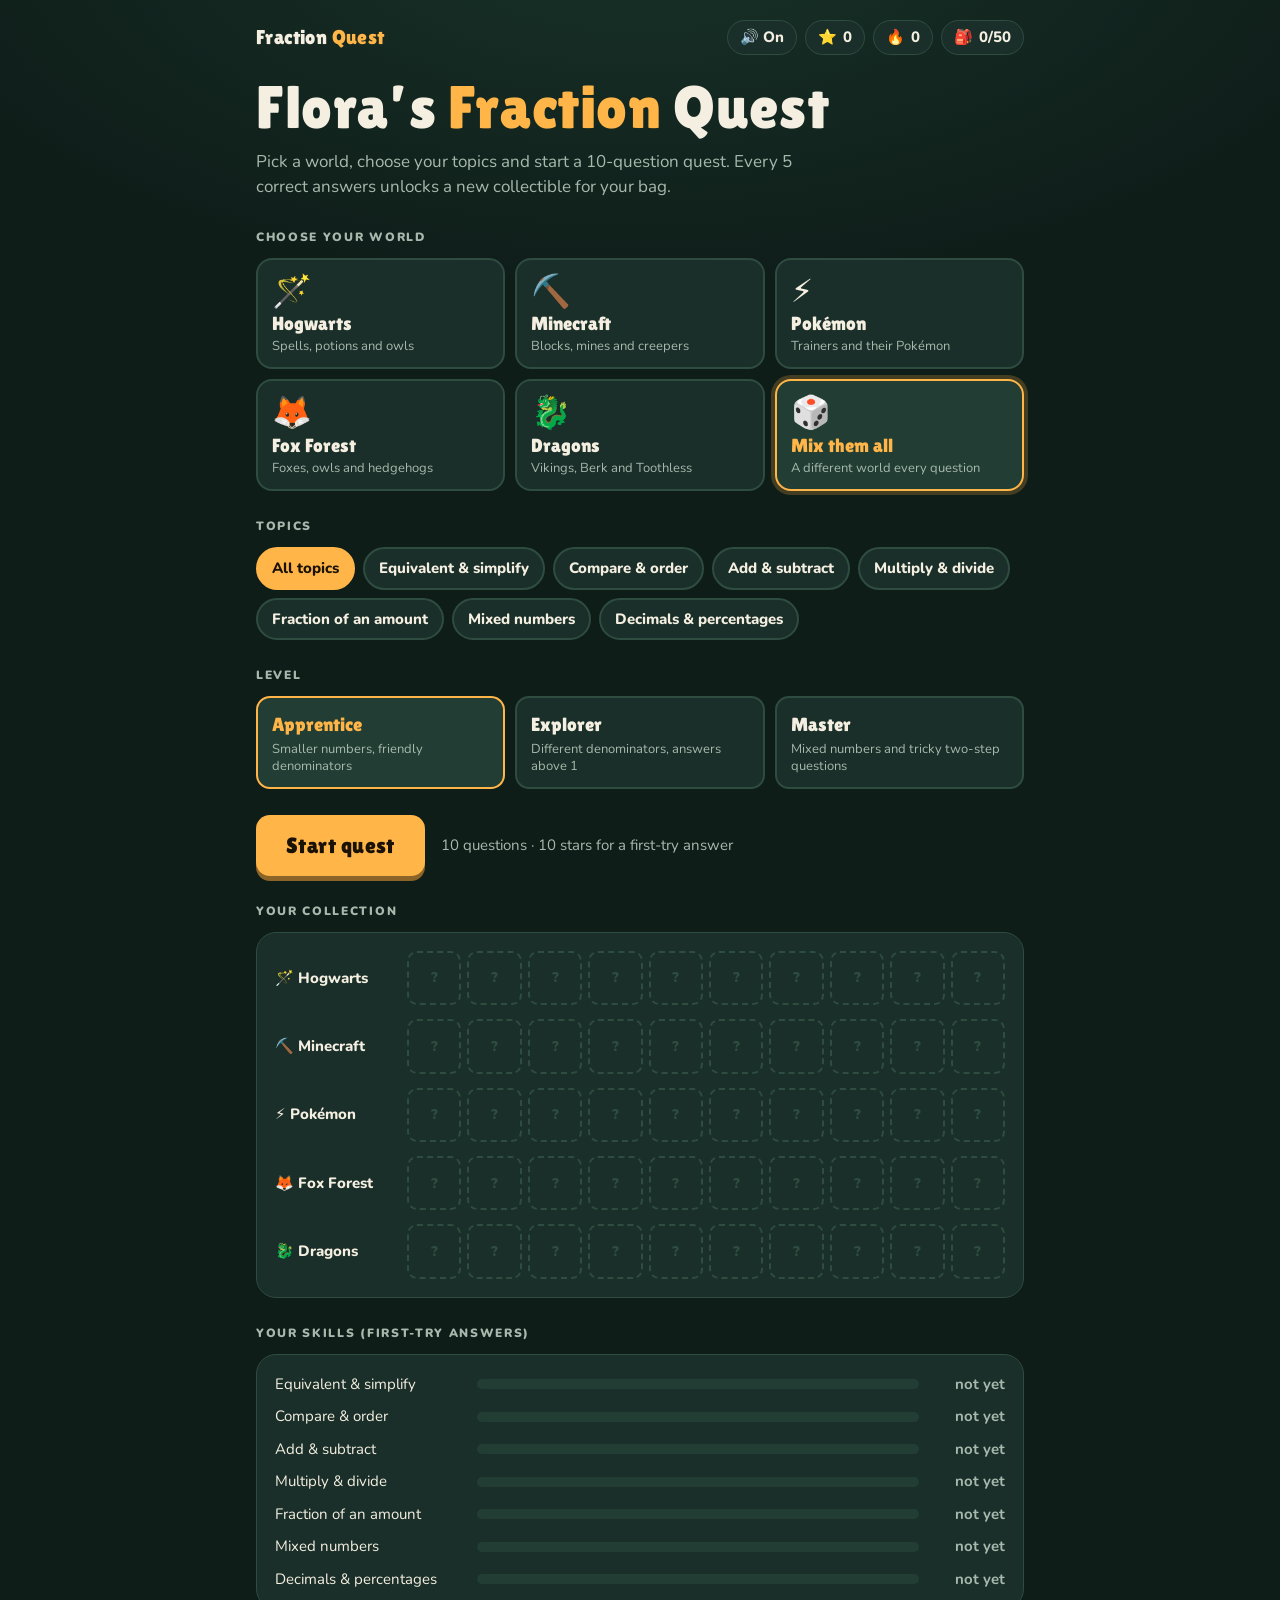
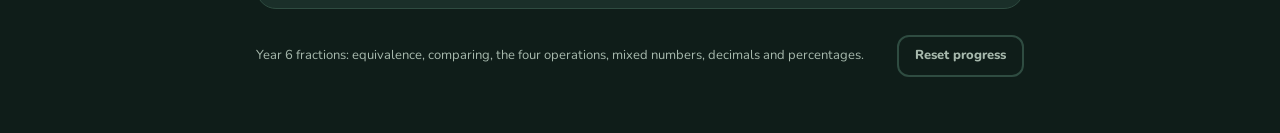
==== docs/index.html @ 5f1dd808 "Flora's Fraction Quest: game, GitHub Pages build and iPad app Co-Authored-By: Claude Opus 5.5 <norep" ====
<!doctype html>
<html lang="en">
<head>
<meta charset="utf-8">
<meta name="viewport" content="width=device-width, initial-scale=1, viewport-fit=cover">
<meta name="apple-mobile-web-app-capable" content="yes">
<meta name="theme-color" content="#0f1d19">
<style>
:root{padding-top:env(safe-area-inset-top,0px);padding-bottom:env(safe-area-inset-bottom,0px)}
body{margin:0}
img{max-width:100%}
html{-webkit-text-size-adjust:100%}
</style>
<title>Flora's Fraction Quest</title>
<link rel="preconnect" href="https://fonts.googleapis.com">
<link rel="preconnect" href="https://fonts.gstatic.com" crossorigin>
<link rel="stylesheet" href="https://fonts.googleapis.com/css2?family=Lilita+One&family=Nunito:wght@500;700;800;900&display=swap">
<style>
/* Layout: one centred column. Home = world picker + topics + level, then the collection shelf.
   Quest = a single question card as the stage. Deliberately one night-forest look (dark), accent shifts per world. */
:root{
  --bg:#0f1d19;
  --bg2:#183229;
  --panel:#1a2f29;
  --panel2:#223d34;
  --line:#2f4c41;
  --ink:#f4efe1;
  --muted:#a7b9ad;
  --accent:#ffb547;
  --accent-ink:#1b1206;
  --good:#86e394;
  --bad:#ff8b7b;
  --f-display:'Lilita One','Arial Rounded MT Bold','Trebuchet MS',system-ui,sans-serif;
  --f-body:'Nunito',ui-rounded,'Segoe UI',system-ui,sans-serif;
  color-scheme:dark;
}
body[data-world="wizard"]{--accent:#e9c45b}
body[data-world="minecraft"]{--accent:#78d353}
body[data-world="pokemon"]{--accent:#ff6a5c}
body[data-world="forest"]{--accent:#ff9447}
body[data-world="dragon"]{--accent:#5cc8d6}

*{box-sizing:border-box}
[hidden]{display:none!important}
html,body{min-height:100%}
body{
  background-color:var(--bg);
  background-image:radial-gradient(1100px 520px at 50% -8%, var(--bg2), transparent 70%);
  background-attachment:fixed;
  color:var(--ink);
  font-family:var(--f-body);
  font-size:17px;
  line-height:1.5;
  transition:background-color .4s;
}
.sky{position:fixed;inset:0;pointer-events:none;z-index:0;overflow:hidden}
.sky i{position:absolute;width:5px;height:5px;border-radius:50%;background:var(--accent);opacity:.0;
  box-shadow:0 0 10px 3px color-mix(in srgb,var(--accent) 60%,transparent);animation:glow 7s ease-in-out infinite}
@keyframes glow{0%,100%{opacity:0;transform:translate(0,0)}40%{opacity:.75}60%{opacity:.55;transform:translate(14px,-18px)}}
@media (prefers-reduced-motion:reduce){.sky i{animation:none;opacity:.35}*{transition:none!important}}

.wrap{position:relative;z-index:1;max-width:800px;margin:0 auto;
  padding-left:max(16px,env(safe-area-inset-left,0px));padding-right:max(16px,env(safe-area-inset-right,0px));padding-block:14px 56px}

/* header */
.top{display:flex;align-items:center;justify-content:space-between;gap:12px;flex-wrap:wrap;padding-block:6px 18px}
.brand{font-family:var(--f-display);font-size:20px;letter-spacing:.02em;color:var(--ink)}
.brand b{color:var(--accent);font-weight:400}
.stats{display:flex;gap:8px;flex-wrap:wrap}
button.pill{color:var(--ink)}
button.pill[aria-pressed="false"]{color:var(--muted)}
.voice-row{display:flex;gap:10px;flex-wrap:wrap;align-items:center}
#voiceSel{font:inherit;font-weight:700;color:var(--ink);background:var(--panel);border:2px solid var(--line);border-radius:12px;padding:9px 12px;max-width:100%;min-width:0}
.voice-note{margin:0;font-size:14px;color:var(--muted);max-width:60ch}
.actions .left{display:flex;gap:8px;flex-wrap:wrap}
.pill{display:inline-flex;align-items:center;gap:6px;padding:5px 12px;border-radius:999px;background:var(--panel);border:1px solid var(--line);
  font-weight:800;font-size:15px;font-variant-numeric:tabular-nums}

/* type */
h1{font-family:var(--f-display);font-weight:400;font-size:clamp(36px,8vw,60px);line-height:1;margin:0;text-wrap:balance;letter-spacing:.01em}
h1 em{font-style:normal;color:var(--accent)}
h2{font-family:var(--f-display);font-weight:400;font-size:24px;margin:0;text-wrap:balance}
.lead{color:var(--muted);max-width:56ch;margin:0;font-size:17px}
.label{font-size:12px;font-weight:900;letter-spacing:.14em;text-transform:uppercase;color:var(--muted);margin:0}

section.view{display:flex;flex-direction:column;gap:26px}
.group{display:flex;flex-direction:column;gap:12px}
.hero{display:flex;flex-direction:column;gap:12px;padding-block:4px 2px}

button{font:inherit;color:inherit;cursor:pointer}
button:focus-visible,input:focus-visible,summary:focus-visible{outline:3px solid var(--accent);outline-offset:2px}

/* worlds */
.worlds{display:grid;grid-template-columns:repeat(3,1fr);gap:10px}
.world{--wa:var(--accent);display:flex;flex-direction:column;align-items:flex-start;gap:4px;text-align:left;padding:14px 14px 13px;border-radius:16px;
  background:var(--panel);border:2px solid var(--line);transition:transform .15s,border-color .15s,background .15s;min-width:0}
.world:hover{transform:translateY(-2px)}
.world[aria-pressed="true"]{border-color:var(--wa);background:var(--panel2);box-shadow:0 0 0 4px color-mix(in srgb,var(--wa) 22%,transparent)}
.we{font-size:32px;line-height:1.1}
.wn{font-family:var(--f-display);font-size:19px;line-height:1.1;color:var(--ink)}
.world[aria-pressed="true"] .wn{color:var(--wa)}
.wd{font-size:13px;color:var(--muted);line-height:1.3}
@media (max-width:640px){
  .worlds{grid-template-columns:1fr 1fr}
}

/* chips + levels */
.chips{display:flex;flex-wrap:wrap;gap:8px}
.chip{padding:8px 14px;border-radius:999px;border:2px solid var(--line);background:var(--panel);font-weight:800;font-size:15px}
.chip[aria-pressed="true"]{background:var(--accent);border-color:var(--accent);color:var(--accent-ink)}
.levels{display:grid;grid-template-columns:repeat(3,1fr);gap:10px}
.lvl{padding:12px 14px;border-radius:14px;border:2px solid var(--line);background:var(--panel);text-align:left;display:flex;flex-direction:column;gap:2px;min-width:0}
.lvl strong{font-family:var(--f-display);font-weight:400;font-size:19px}
.lvl span{font-size:13px;color:var(--muted);line-height:1.3}
.lvl[aria-pressed="true"]{border-color:var(--accent);background:var(--panel2)}
.lvl[aria-pressed="true"] strong{color:var(--accent)}
@media (max-width:520px){.levels{grid-template-columns:1fr}}

.primary{font-family:var(--f-display);font-size:22px;letter-spacing:.02em;padding:14px 30px;border:none;border-radius:14px;
  background:var(--accent);color:var(--accent-ink);box-shadow:0 5px 0 color-mix(in srgb,var(--accent) 55%,#000);transition:transform .08s,box-shadow .08s}
.primary:active{transform:translateY(4px);box-shadow:0 1px 0 color-mix(in srgb,var(--accent) 55%,#000)}
.primary:disabled{opacity:.45;cursor:not-allowed}
.ghost{background:transparent;border:2px solid var(--line);border-radius:12px;padding:9px 16px;font-weight:800;color:var(--muted)}
.ghost:hover{color:var(--ink);border-color:var(--muted)}
.start-row{display:flex;align-items:center;gap:16px;flex-wrap:wrap}
.start-row p{margin:0;color:var(--muted);font-size:15px}

/* shelf */
.shelf{display:flex;flex-direction:column;gap:14px;padding:18px;border-radius:20px;background:var(--panel);border:1px solid var(--line)}
.shelf-row{display:grid;grid-template-columns:120px 1fr;gap:12px;align-items:center}
.shelf-row .sn{font-weight:800;font-size:15px}
.slots{display:grid;grid-template-columns:repeat(10,1fr);gap:6px}
.slot{aspect-ratio:1;max-width:100%;border-radius:10px;display:grid;place-items:center;font-size:clamp(16px,3.4vw,24px);background:var(--panel2)}
.slot.locked{background:transparent;border:2px dashed var(--line);color:var(--line);font-weight:900;font-size:14px}
@media (max-width:560px){.shelf-row{grid-template-columns:1fr;gap:6px}}

.skills{display:flex;flex-direction:column;gap:10px}
.skill{display:grid;grid-template-columns:minmax(0,190px) 1fr 74px;gap:12px;align-items:center;font-size:15px}
.skill .track{height:10px;border-radius:6px;background:var(--panel2);overflow:hidden}
.skill .track i{display:block;height:100%;background:var(--accent);border-radius:6px}
.skill .val{text-align:right;color:var(--muted);font-variant-numeric:tabular-nums;font-weight:700}
.skill .val.warn{color:var(--bad)}
@media (max-width:480px){.skill{grid-template-columns:1fr 64px}.skill .track{grid-column:1/-1;grid-row:2}}
.foot{display:flex;justify-content:space-between;align-items:center;gap:12px;flex-wrap:wrap;color:var(--muted);font-size:13px}

/* quest */
.qtop{display:flex;align-items:center;justify-content:space-between;gap:12px;flex-wrap:wrap}
.dots{display:flex;gap:6px}
.dot{width:14px;height:14px;border-radius:50%;background:var(--panel2);border:2px solid var(--line)}
.dot.cur{border-color:var(--accent);background:transparent;transform:scale(1.2)}
.dot.good{background:var(--good);border-color:var(--good)}
.dot.ok{background:color-mix(in srgb,var(--good) 45%,var(--panel2));border-color:var(--good)}
.dot.bad{background:var(--bad);border-color:var(--bad)}
.card{background:var(--panel);border:1px solid var(--line);border-radius:24px;padding:24px clamp(18px,4vw,32px) 26px;display:flex;flex-direction:column;gap:20px}
.tag{align-self:flex-start;display:inline-flex;gap:8px;align-items:center;padding:6px 12px;border-radius:999px;
  background:color-mix(in srgb,var(--accent) 16%,transparent);color:var(--accent);font-weight:900;font-size:14px}
.qtext{font-size:clamp(19px,3.2vw,23px);font-weight:700;line-height:1.85;margin:0;max-width:60ch}
.display{font-size:clamp(34px,7vw,48px);text-align:center;font-weight:800;padding-block:4px}
.display .eq{margin:0 .25em;color:var(--muted)}
.display .calc-label{display:block;font-size:13px;letter-spacing:.14em;text-transform:uppercase;color:var(--muted);font-weight:900;margin-bottom:6px}

.fr{display:inline-flex;flex-direction:column;align-items:center;vertical-align:middle;line-height:1.08;font-weight:800;margin:0 .12em;font-variant-numeric:tabular-nums}
.fr>span:first-child{border-bottom:.08em solid currentColor;padding:0 .22em .04em}
.fr>span:last-child{padding:.04em .22em 0}
.mx{display:inline-flex;align-items:center;gap:.05em;font-weight:800;vertical-align:middle}

.answer{display:flex;justify-content:center}
.fin{display:flex;align-items:center;gap:12px}
.stack{display:flex;flex-direction:column;align-items:center;gap:8px}
.stack .line{height:5px;width:92px;border-radius:3px;background:var(--ink)}
.inp{background:var(--bg);border:2px solid var(--line);border-radius:12px;color:var(--ink);font:inherit;font-weight:900;text-align:center;
  font-size:28px;width:84px;height:56px;font-variant-numeric:tabular-nums}
.inp:focus{border-color:var(--accent);outline:none;box-shadow:0 0 0 4px color-mix(in srgb,var(--accent) 25%,transparent)}
.inp.whole{width:72px;height:72px;font-size:34px}
.inp.wide{width:160px}
.inp:disabled{opacity:.7}
.fin-hint{font-size:13px;color:var(--muted);text-align:center;margin:8px 0 0}
.nin{display:flex;align-items:center;gap:10px;font-size:28px;font-weight:900}
.choices{display:grid;grid-template-columns:repeat(auto-fit,minmax(140px,1fr));gap:10px;width:100%}
.choice{padding:16px 12px;border-radius:14px;border:2px solid var(--line);background:var(--panel2);font-weight:800;font-size:20px;min-height:64px}
.choice .fr{font-size:26px}
.choice:hover:not(:disabled){border-color:var(--accent)}
.choice.wrong{border-color:var(--bad);opacity:.55;text-decoration:line-through}
.choice.right{border-color:var(--good);background:color-mix(in srgb,var(--good) 18%,var(--panel2))}

.actions{display:flex;justify-content:space-between;align-items:center;gap:12px;flex-wrap:wrap}
.hint{background:var(--panel2);border-radius:16px;padding:14px 18px;font-size:16px;line-height:1.8}
.hint p{margin:0}
.hint .calc{margin-top:6px;font-size:22px}
.bars{display:flex;flex-direction:column;gap:8px;margin-top:10px}
.barrow{display:flex;align-items:center;gap:12px}
.fbar{display:flex;gap:3px;flex:1;max-width:420px}
.fbar i{flex:1;height:22px;border-radius:4px;background:var(--bg);border:1px solid var(--line)}
.fbar i.on{background:var(--accent);border-color:var(--accent)}
.feedback{border-radius:16px;padding:14px 18px;line-height:1.8;font-size:16px}
.feedback p{margin:0}
.feedback.good{background:color-mix(in srgb,var(--good) 14%,transparent);border:1px solid color-mix(in srgb,var(--good) 40%,transparent)}
.feedback.bad{background:color-mix(in srgb,var(--bad) 12%,transparent);border:1px solid color-mix(in srgb,var(--bad) 40%,transparent)}
.feedback.try{background:color-mix(in srgb,var(--accent) 12%,transparent);border:1px solid color-mix(in srgb,var(--accent) 35%,transparent)}
.feedback.info{background:var(--panel2)}
.fb-title{font-weight:900;font-size:18px}
.pts{display:inline-block;margin-left:6px;padding:0 10px;border-radius:999px;background:var(--good);color:#10240f;font-size:14px}
details{margin-top:6px}
summary{cursor:pointer;font-weight:800;color:var(--muted)}

/* end */
.end{align-items:center;text-align:center}
.stars{font-size:64px;letter-spacing:.08em;line-height:1}
.stars .off{color:var(--line)}
.stars .on{color:var(--accent)}
.score{font-family:var(--f-display);font-size:clamp(30px,6vw,44px);margin:0}
.newitems{display:flex;flex-wrap:wrap;gap:12px;justify-content:center}
.newitem{display:flex;flex-direction:column;align-items:center;gap:4px;padding:12px 16px;border-radius:16px;background:var(--panel);border:1px solid var(--line);min-width:110px}
.newitem b{font-size:40px;line-height:1.1}
.newitem span{font-size:14px;font-weight:800}
.row{display:flex;gap:12px;flex-wrap:wrap;justify-content:center}

/* toast */
.toast{position:fixed;inset:0;z-index:20;display:grid;place-items:center;background:color-mix(in srgb,var(--bg) 70%,transparent);
  padding-left:max(16px,env(safe-area-inset-left,0px));padding-right:max(16px,env(safe-area-inset-right,0px))}
.toast-card{background:var(--panel);border:2px solid var(--accent);border-radius:24px;padding:26px 34px;text-align:center;display:flex;flex-direction:column;gap:6px;align-items:center;
  animation:pop .45s cubic-bezier(.2,1.6,.4,1)}
.toast-card b{font-size:76px;line-height:1.1}
.toast-card strong{font-family:var(--f-display);font-weight:400;font-size:26px;color:var(--accent)}
@keyframes pop{from{transform:scale(.5);opacity:0}to{transform:scale(1);opacity:1}}
</style>

</head>
<body>
<div class="sky" id="sky" aria-hidden="true"></div>

<div class="wrap">
  <header class="top">
    <div class="brand">Fraction <b>Quest</b></div>
    <div class="stats">
      <button class="pill" id="sndBtn" aria-pressed="true" title="Read questions aloud">🔊 On</button>
      <span class="pill" title="Stars earned"><span aria-hidden="true">⭐</span><span id="hXp">0</span></span>
      <span class="pill" title="Correct answers in a row"><span aria-hidden="true">🔥</span><span id="hStreak">0</span></span>
      <span class="pill" title="Collection"><span aria-hidden="true">🎒</span><span id="hBag">0/50</span></span>
    </div>
  </header>

  <!-- HOME -->
  <section class="view" id="home">
    <div class="hero">
      <h1>Flora’s <em>Fraction</em> Quest</h1>
      <p class="lead">Pick a world, choose your topics and start a 10-question quest. Every 5 correct answers unlocks a new collectible for your bag.</p>
    </div>

    <div class="group">
      <p class="label">Choose your world</p>
      <div class="worlds" id="worlds"></div>
    </div>

    <div class="group">
      <p class="label">Topics</p>
      <div class="chips" id="topics"></div>
    </div>

    <div class="group">
      <p class="label">Level</p>
      <div class="levels" id="levels"></div>
    </div>

    <div class="group" id="voiceGroup" hidden>
      <p class="label">Reading voice</p>
      <div class="voice-row"><select id="voiceSel" aria-label="Reading voice"></select><button class="ghost" id="voiceTry">▶ Try it</button></div>
      <p class="voice-note" id="voiceNote" hidden>This browser only has basic voices. ★ voices sound much more natural: Chrome has the Google voices, Microsoft Edge has very lifelike “Natural” voices.</p>
    </div>

    <div class="start-row">
      <button class="primary" id="startBtn">Start quest</button>
      <p id="startNote">10 questions · 10 stars for a first-try answer</p>
    </div>

    <div class="group">
      <p class="label">Your collection</p>
      <div class="shelf" id="shelf"></div>
    </div>

    <div class="group">
      <p class="label">Your skills (first-try answers)</p>
      <div class="shelf skills" id="skills"></div>
    </div>

    <div class="foot">
      <span>Year 6 fractions: equivalence, comparing, the four operations, mixed numbers, decimals and percentages.</span>
      <button class="ghost" id="resetBtn">Reset progress</button>
    </div>
  </section>

  <!-- QUEST -->
  <section class="view" id="quest" hidden>
    <div class="qtop">
      <button class="ghost" id="quitBtn">← Home</button>
      <div class="dots" id="dots" aria-label="Progress"></div>
    </div>
    <article class="card">
      <div class="tag" id="tag"></div>
      <p class="qtext" id="qtext"></p>
      <div class="display" id="display"></div>
      <div class="answer" id="answer"></div>
      <div class="hint" id="hint" hidden></div>
      <div class="feedback" id="feedback" hidden></div>
      <div class="actions">
        <div class="left"><button class="ghost" id="readBtn">🔊 Read again</button><button class="ghost" id="hintBtn">💡 Hint</button></div>
        <button class="primary" id="mainBtn">Check</button>
      </div>
    </article>
  </section>

  <!-- END -->
  <section class="view end" id="end" hidden>
    <div class="stars" id="eStars"></div>
    <p class="score" id="eScore"></p>
    <p class="lead" id="eLine"></p>
    <div class="newitems" id="eItems"></div>
    <div class="row">
      <button class="primary" id="againBtn">Play again</button>
      <button class="ghost" id="homeBtn">Home</button>
    </div>
  </section>
</div>

<div class="toast" id="toast" hidden></div>

<script>
(()=>{
/* ---------- helpers ---------- */
const $=s=>document.querySelector(s);
const rnd=Math.random;
const ri=(a,b)=>a+Math.floor(rnd()*(b-a+1));
const pick=a=>a[Math.floor(rnd()*a.length)];
const shuffle=a=>{a=a.slice();for(let i=a.length-1;i>0;i--){const j=Math.floor(rnd()*(i+1));[a[i],a[j]]=[a[j],a[i]];}return a;};
const gcd=(a,b)=>{a=Math.abs(a);b=Math.abs(b);while(b){[a,b]=[b,a%b];}return a;};
const lcm=(a,b)=>a/gcd(a,b)*b;
const simp=(n,d)=>{const g=gcd(n,d)||1;return [n/g,d/g];};
const F=(n,d)=>`<span class="fr"><span>${n}</span><span>${d}</span></span>`;
const M=(w,n,d)=>`<span class="mx">${w}${F(n,d)}</span>`;
function nice(n,d){[n,d]=simp(n,d);if(d===1)return `${n}`;if(n>d)return M(Math.floor(n/d),n%d,d);return F(n,d);}
function niceBoth(n,d){[n,d]=simp(n,d);if(d!==1&&n>d)return `${F(n,d)} = ${M(Math.floor(n/d),n%d,d)}`;return nice(n,d);}
function tail(n,d){const [sn,sd]=simp(n,d);let s='';if(sn!==n)s+=` = ${sd===1?sn:F(sn,sd)}`;if(sd!==1&&sn>sd)s+=` = ${M(Math.floor(sn/sd),sn%sd,sd)}`;return s;}
function properFrac(d){let n;do{n=ri(1,d-1);}while(gcd(n,d)!==1);return [n,d];}
function dens(L){return L===1?[2,3,4,5,6,8,10]:L===2?[2,3,4,5,6,7,8,9,10,12]:[3,4,5,6,7,8,9,10,12,15];}
function bars(list){return `<div class="bars">${list.map(([n,d])=>`<div class="barrow"><div class="fbar">${Array.from({length:d},(_,i)=>`<i class="${i<n?'on':''}"></i>`).join('')}</div>${F(n,d)}</div>`).join('')}</div>`;}
const fmtNum=x=>String(Number(x.toFixed(4)));

/* ---------- worlds ---------- */
const W={
  wizard:{id:'wizard',name:'Hogwarts',emoji:'🪄',accent:'#e9c45b',desc:'Spells, potions and owls',
    chars:['Harry','Hermione','Ron','Luna','Neville','Ginny','Hagrid'],
    items:['Chocolate Frogs','Every Flavour Beans','potion bottles','owl letters','spell books'],
    pie:'a treacle tart',pieS:'tart',liquid:'pumpkin juice',cup:'goblet',path:'The path to Hagrid’s hut',place:'Hogsmeade',
    field:'Herbology plant bed',quiz:'a Potions test',special:'enchanted',map:'the Forbidden Forest',
    cheers:['Brilliant! 10 points to your house!','Spellbinding!','Outstanding wand work!','Even Hermione would be impressed!','Wingardium Leviosa! That answer flew!'],
    collect:[['🦉','Snowy owl'],['🪄','Wand'],['🧹','Broomstick'],['🧪','Potion'],['🐸','Chocolate Frog'],['📜','Secret map'],['🔮','Crystal ball'],['🎩','Sorting Hat'],['🏆','House Cup'],['🐉','Dragon egg']],
    special2:N=>[`There are ${N.N} students in the Great Hall. ${N.f} of them are in Ravenclaw. How many Ravenclaw students are there?`,
                 `Hermione’s spell book has ${N.N} pages. She has read ${N.f} of it. How many pages has she read?`,
                 `Hagrid baked ${N.N} rock cakes. ${N.f} of them were too hard to eat! How many rock cakes were too hard?`]},
  minecraft:{id:'minecraft',name:'Minecraft',emoji:'⛏️',accent:'#78d353',desc:'Blocks, mines and creepers',
    chars:['Steve','Alex','Zuri','Kai','Noor','Efe'],
    items:['diamonds','emeralds','torches','cobblestone blocks','golden apples','arrows'],
    pie:'a cake',pieS:'cake',liquid:'milk',cup:'bucket',path:'The tunnel to the stronghold',place:'the village',
    field:'wheat farm',quiz:'a redstone quiz',special:'enchanted',map:'the Nether',
    cheers:['Achievement unlocked!','You struck diamonds!','Epic crafting!','That answer is enchanted!','Creeper-proof! Great work!'],
    collect:[['💎','Diamond'],['🟩','Emerald'],['⛏️','Pickaxe'],['🍎','Golden apple'],['🧱','Bricks'],['🔥','Blaze rod'],['🐷','Pig'],['🐺','Tamed wolf'],['📦','Chest'],['🗺️','Explorer map']],
    special2:N=>[`A chest holds ${N.N} blocks. ${N.f} of them are cobblestone. How many cobblestone blocks are in the chest?`,
                 `Alex mined ${N.N} ores today. ${N.f} of them were diamonds! How many diamonds did Alex find?`,
                 `A village has ${N.N} villagers. ${N.f} of them are farmers. How many farmers are there?`]},
  pokemon:{id:'pokemon',name:'Pokémon',emoji:'⚡',accent:'#ff6a5c',desc:'Trainers and their Pokémon',
    chars:['Ash','Misty','Brock','Goh','Pikachu','Eevee'],
    items:['Poké Balls','Oran Berries','Potions','trainer cards','badges'],
    pie:'a giant berry pie',pieS:'pie',liquid:'berry juice',cup:'bottle',path:'The route to Cerulean City',place:'the Pokémon Center',
    field:'berry patch',quiz:'a Pokémon trainer quiz',special:'shiny',map:'Viridian Forest',
    cheers:['It’s super effective!','Critical hit!','Your fraction skills evolved!','Pikachu is cheering for you!','A wild correct answer appeared!'],
    collect:[['⚡','Pikachu'],['🔥','Charmander'],['💧','Squirtle'],['🌱','Bulbasaur'],['🦊','Eevee'],['🌙','Umbreon'],['🍃','Leafeon'],['🐉','Dragonite'],['🦆','Psyduck'],['🔴','Master Ball']],
    special2:N=>[`Ash’s team battled ${N.N} wild Pokémon. ${N.f} of them were Water types. How many were Water types?`,
                 `Nurse Joy has ${N.N} Potions. She uses ${N.f} of them today. How many Potions does she use?`,
                 `There are ${N.N} Pokémon in Viridian Forest. ${N.f} of them are Bug types. How many Bug types are there?`]},
  forest:{id:'forest',name:'Fox Forest',emoji:'🦊',accent:'#ff9447',desc:'Foxes, owls and hedgehogs',
    chars:['Fern the fox','Bramble the badger','Hazel the hedgehog','Oakley the owl','Pip the squirrel','Willow the deer'],
    items:['acorns','hazelnuts','blackberries','pine cones','mushrooms'],
    pie:'a blackberry pie',pieS:'pie',liquid:'elderflower juice',cup:'cup',path:'The trail to the old oak',place:'the mossy glade',
    field:'clover patch',quiz:'the Forest School quiz',special:'golden',map:'Bluebell Wood',
    cheers:['Clever as a fox!','The owls hoot with joy!','Hedgehog-high-five!','The whole forest is cheering!','Sharp as a fox’s ears!'],
    collect:[['🦊','Fox'],['🦔','Hedgehog'],['🦡','Badger'],['🦉','Owl'],['🐿️','Squirrel'],['🦌','Deer'],['🐇','Rabbit'],['🐸','Frog'],['🍄','Mushroom'],['🦋','Butterfly']],
    special2:N=>[`Pip the squirrel buried ${N.N} acorns in autumn. In winter Pip found ${N.f} of them again. How many acorns did Pip find?`,
                 `There are ${N.N} trees in Bluebell Wood. ${N.f} of them are oak trees. How many oak trees are there?`,
                 `A family of foxes saw ${N.N} rabbits this week. ${N.f} of them were baby rabbits. How many baby rabbits did they see?`]}
};
W.dragon={id:'dragon',name:'Dragons',emoji:'🐉',accent:'#5cc8d6',desc:'Vikings, Berk and Toothless',
    chars:['Hiccup','Astrid','Fishlegs','Snotlout','Toothless','Stormfly'],
    items:['fish','dragon scales','sheep','shields','Viking helmets'],
    pie:'a Viking honey cake',pieS:'cake',liquid:'yak milk',cup:'mug',path:'The flight path to Dragon’s Edge',place:'Berk',
    field:'sheep pen',quiz:'a Book of Dragons quiz',special:'fireproof',map:'the Hidden World',
    cheers:['Toothless is doing a happy loop!','Dragon-sized brilliant!','That answer is hotter than dragon fire!','Hiccup would be proud!','Night Fury fast!'],
    collect:[['🐉','Night Fury'],['🐲','Baby dragon'],['🥚','Dragon egg'],['🔥','Dragon fire'],['🛡️','Viking shield'],['⛵','Viking ship'],['🐟','Fish snack'],['🐑','Berk sheep'],['🪓','Viking axe'],['📖','Book of Dragons']],
    special2:N=>[`Hiccup caught ${N.N} fish for Toothless. Toothless ate ${N.f} of them in one gulp! How many fish did Toothless eat?`,
                 `There are ${N.N} dragons living on Berk. ${N.f} of them are Gronckles. How many Gronckles are there?`,
                 `In the dragon race, Astrid and Stormfly collected ${N.N} sheep. ${N.f} of them were black sheep. How many black sheep did they collect?`]};
const WORLD_IDS=Object.keys(W);
const TOTAL_ITEMS=WORLD_IDS.reduce((a,id)=>a+W[id].collect.length,0);
const MIX={id:'mix',name:'Mix them all',emoji:'🎲',accent:'#ffb547',desc:'A different world every question'};

const TOPICS=[
  {id:'equiv',name:'Equivalent & simplify',gens:['equivalent','simplify']},
  {id:'compare',name:'Compare & order',gens:['compare','largest']},
  {id:'addsub',name:'Add & subtract',gens:['add','sub']},
  {id:'muldiv',name:'Multiply & divide',gens:['mul','div']},
  {id:'amount',name:'Fraction of an amount',gens:['fracOf']},
  {id:'mixed',name:'Mixed numbers',gens:['toMixed','toImproper']},
  {id:'decimal',name:'Decimals & percentages',gens:['decimal']}
];
const TOPIC=Object.fromEntries(TOPICS.map(t=>[t.id,t]));
const LEVELS=[
  {n:1,name:'Apprentice',desc:'Smaller numbers, friendly denominators'},
  {n:2,name:'Explorer',desc:'Different denominators, answers above 1'},
  {n:3,name:'Master',desc:'Mixed numbers and tricky two-step questions'}
];

const ctx=w=>{const [c1,c2]=shuffle(w.chars);return {c1,c2,item:pick(w.items)};};

/* ---------- question generators ---------- */
const G={};

G.equivalent=(L,w)=>{
  const {c1,item}=ctx(w);
  const [a,b]=properFrac(pick(dens(L)));
  const k=ri(2,[5,8,12][L-1]);
  const top=rnd()<.5;
  return {
    text:pick([
      `${c1} is sorting ${item} into equal groups and writes two equivalent fractions. Find the missing number.`,
      `${c1} says these two fractions are equal. What number is hiding behind the question mark?`,
      `Help ${c1} open the treasure chest at ${w.place}! The secret code is the missing number.`]),
    display:`${F(a,b)}<span class="eq">=</span>${top?F('?',b*k):F(a*k,'?')}`,
    input:'number',answer:top?a*k:b*k,
    hint:top?`What do you multiply ${b} by to get ${b*k}? Do the same to the top number.`:`What do you multiply ${a} by to get ${a*k}? Do the same to the bottom number.`,
    viz:bars([[a,b]]),
    explain:top?`${b} × ${k} = ${b*k}, so multiply the numerator by ${k} too: ${a} × ${k} = <b>${a*k}</b>.`
               :`${a} × ${k} = ${a*k}, so multiply the denominator by ${k} too: ${b} × ${k} = <b>${b*k}</b>.`
  };
};

G.simplify=(L,w)=>{
  const {c1,c2,item}=ctx(w);
  const [a,b]=properFrac(pick(dens(L).filter(d=>d>2)));
  const k=ri(2,[5,8,12][L-1]);const n=a*k,d=b*k;
  return {
    text:pick([
      `Out of ${d} ${item}, ${n} belong to ${c1}. What fraction of the ${item} belong to ${c1}? Write it in its simplest form.`,
      `${c1} has finished ${n} out of ${d} jobs at ${w.place}. Write the fraction finished in its simplest form.`,
      `${c2} wrote ${F(n,d)}. ${c1} says it can be simplified. Write it in its simplest form.`]),
    display:`${F(n,d)}<span class="eq">=</span>?`,
    input:'fraction',answer:{n:a,d:b},simplest:true,
    hint:`Find a number that divides exactly into both ${n} and ${d}. Keep dividing until only 1 goes into both.`,
    viz:d<=24?bars([[n,d]]):'',
    explain:`The highest common factor of ${n} and ${d} is ${k}. ${n} ÷ ${k} = ${a} and ${d} ÷ ${k} = ${b}, so ${F(n,d)} = <b>${F(a,b)}</b>.`
  };
};

G.compare=(L,w)=>{
  const {c1,c2}=ctx(w);
  const f1=properFrac(pick(dens(L)));let f2;
  if(L>1&&rnd()<.15){const k=ri(2,3);f2=[f1[0]*k,f1[1]*k];}
  else{do{f2=properFrac(pick(dens(L)));}while(f2[0]*f1[1]===f1[0]*f2[1]||(L>1&&f2[1]===f1[1]));}
  const v=f1[0]*f2[1]-f2[0]*f1[1];const ans=v>0?0:v<0?1:2;
  const [t,same]=pick([
    [`${c1} drank ${F(...f1)} of a ${w.cup} of ${w.liquid}. ${c2} drank ${F(...f2)} of a ${w.cup} the same size. Who drank more?`,'They drank the same'],
    [`${c1} has explored ${F(...f1)} of ${w.map}. ${c2} has explored ${F(...f2)} of it. Who has explored more?`,'They explored the same'],
    [`${c1} ate ${F(...f1)} of ${w.pie}. ${c2} ate ${F(...f2)} of another ${w.pieS} the same size. Who ate more?`,'They ate the same']]);
  const choices=[c1,c2,same];
  const D=lcm(f1[1],f2[1]);
  return {
    text:t,input:'choice',choices,answer:ans,
    hint:`Give both fractions the same denominator, then compare the numerators. Try ${D} as the denominator.`,
    viz:f1[1]<=24&&f2[1]<=24?bars([f1,f2]):'',
    explain:`With a common denominator of ${D}: ${F(...f1)} = ${F(f1[0]*D/f1[1],D)} and ${F(...f2)} = ${F(f2[0]*D/f2[1],D)}. `+
      (ans===2?`They are equal, so the answer is <b>${same}</b>.`:`${F(Math.max(f1[0]*D/f1[1],f2[0]*D/f2[1]),D)} is bigger, so the answer is <b>${choices[ans]}</b>.`)
  };
};

G.largest=(L,w)=>{
  const {c1}=ctx(w);const big=rnd()<.6;
  const fs=[];let guard=0;
  while(fs.length<4&&guard++<300){const f=properFrac(pick(dens(L)));if(!fs.some(g=>g[0]*f[1]===f[0]*g[1]))fs.push(f);}
  const vals=fs.map(f=>f[0]/f[1]);const target=big?Math.max(...vals):Math.min(...vals);const ans=vals.indexOf(target);
  return {
    text:pick([
      `${c1} wants the ${big?'biggest':'smallest'} slice of ${w.pie}. Which slice should ${c1} choose?`,
      `Four friends at ${w.place} filled their ${w.cup}s with ${w.liquid}. Which ${w.cup} is the ${big?'fullest':'least full'}?`,
      `${c1} is checking four piles of ${pick(w.items)}. Which fraction is the ${big?'largest':'smallest'}?`]),
    input:'choice',choices:fs.map(f=>F(...f)),answer:ans,
    hint:`Turn each fraction into a decimal (top ÷ bottom), or compare each one with ${F(1,2)} first.`,
    explain:`As decimals: ${fs.map(f=>`${F(...f)} ≈ ${(f[0]/f[1]).toFixed(3)}`).join(', ')}. The ${big?'largest':'smallest'} is <b>${F(...fs[ans])}</b>.`
  };
};

function addsub(L,w,op){
  const {c1,c2}=ctx(w);
  let w1=0,w2=0,f1,f2;
  if(L===1){
    const d1=pick([2,3,4,5,6]);const ms=[2,3,4,5,6].filter(m=>d1*m<=12);
    f1=properFrac(d1);f2=properFrac(d1*pick(ms));if(rnd()<.5)[f1,f2]=[f2,f1];
  }else{
    let d1,d2;do{d1=pick(dens(2));d2=pick(dens(2));}while(d1===d2||lcm(d1,d2)>60);
    f1=properFrac(d1);f2=properFrac(d2);
    if(L===3){w1=ri(1,4);w2=ri(0,3);}
  }
  let n1=w1*f1[1]+f1[0],n2=w2*f2[1]+f2[0];
  if(op==='-'){
    const c=n1*f2[1]-n2*f1[1];
    if(c===0)return addsub(L,w,op);
    if(c<0){[w1,w2]=[w2,w1];[f1,f2]=[f2,f1];[n1,n2]=[n2,n1];}
  }
  const D=lcm(f1[1],f2[1]);const a=n1*D/f1[1],b=n2*D/f2[1];const r=op==='+'?a+b:a-b;
  const [sn,sd]=simp(r,D);
  const A=w1?M(w1,f1[0],f1[1]):F(...f1),B=w2?M(w2,f2[0],f2[1]):F(...f2);
  const sym=op==='+'?'+':'−';
  const mixed=w1||w2;
  let opts;
  if(op==='+'){
    opts=[`${c1} walked ${A} km to ${w.place}, then another ${B} km. How many km did ${c1} walk altogether?`,
          `${c1} poured ${A} litres of ${w.liquid} into a jug, then added ${B} litres more. How many litres are in the jug now?`];
    if(!mixed&&r<=D)opts.push(`${c1} ate ${A} of ${w.pie} and ${c2} ate ${B} of it. What fraction of the ${w.pieS} did they eat altogether?`);
  }else{
    opts=[`${w.path} is ${A} km long. ${c1} has walked ${B} km so far. How many km are left?`,
          `${c1} had ${A} litres of ${w.liquid} and used ${B} litres in a recipe. How many litres are left?`];
    if(!mixed)opts.push(`There was ${A} of ${w.pie} left. ${c1} ate ${B} of the whole ${w.pieS}. What fraction of the ${w.pieS} is left now?`);
  }
  let ex='';
  if(mixed)ex+=`Change to improper fractions: ${A} = ${F(n1,f1[1])}${w2?` and ${B} = ${F(n2,f2[1])}`:''}.<br>`;
  if(f1[1]!==D||f2[1]!==D)ex+=`Use a common denominator of ${D}: ${F(n1,f1[1])} = ${F(a,D)} and ${F(n2,f2[1])} = ${F(b,D)}.<br>`;
  ex+=`${F(a,D)} ${sym} ${F(b,D)} = ${F(r,D)}`;
  ex+=tail(r,D);
  ex+='.';
  return {
    text:pick(opts),calc:`${A} ${sym} ${B}`,input:'fraction',answer:{n:sn,d:sd},whole:true,
    hint:mixed?`Turn any mixed numbers into improper fractions first, then find a common denominator (${D} works).`
              :`Find a common denominator first. ${D} works for ${f1[1]} and ${f2[1]}.`,
    explain:ex
  };
}
G.add=(L,w)=>addsub(L,w,'+');
G.sub=(L,w)=>addsub(L,w,'-');

G.mul=(L,w)=>{
  const {c1,c2}=ctx(w);
  if(L>1&&rnd()<.4){
    const n=ri(2,L===2?6:9);const f=properFrac(pick(dens(L)));
    const [sn,sd]=simp(n*f[0],f[1]);
    let ex=`Multiply the numerator by ${n} and keep the denominator: ${n} × ${F(...f)} = ${F(n*f[0],f[1])}`;
    ex+=tail(n*f[0],f[1]);
    return {
      text:pick([
        `${c1} drinks ${F(...f)} of a litre of ${w.liquid} every day. How many litres does ${c1} drink in ${n} days?`,
        `Each ${w.pieS} needs ${F(...f)} of a bag of flour. How many bags of flour does ${c1} need for ${n} ${w.pieS}s?`]),
      calc:`${n} × ${F(...f)}`,input:'fraction',answer:{n:sn,d:sd},whole:true,
      hint:`Multiplying a fraction by a whole number: multiply only the numerator, then simplify.`,
      explain:ex+'.'
    };
  }
  const dm=L===1?[2,3,4,5,6]:L===2?[2,3,4,5,6,8,10]:[3,4,5,6,7,8,9,10,12];
  const f1=properFrac(pick(dm)),f2=properFrac(pick(dm));
  const pn=f1[0]*f2[0],pd=f1[1]*f2[1];const [sn,sd]=simp(pn,pd);
  const t=pick([
    [`${c1} has ${F(...f1)} of ${w.pie} left and gives ${F(...f2)} of that piece to ${c2}. What fraction of the whole ${w.pieS} does ${c2} get?`,`${F(...f2)} × ${F(...f1)}`],
    [`A ${w.field} is ${F(...f1)} m long and ${F(...f2)} m wide. What is its area in square metres?`,`${F(...f1)} × ${F(...f2)}`]]);
  return {
    text:t[0],calc:t[1],input:'fraction',answer:{n:sn,d:sd},
    hint:`“Of” means multiply. Multiply the numerators together and the denominators together.`,
    explain:`Multiply the numerators: ${f1[0]} × ${f2[0]} = ${pn}. Multiply the denominators: ${f1[1]} × ${f2[1]} = ${pd}. So the answer is ${F(pn,pd)}`+(sn!==pn?` = <b>${F(sn,sd)}</b>`:'')+'.'
  };
};

G.div=(L,w)=>{
  const {c1}=ctx(w);
  const f=properFrac(pick(L===1?[2,3,4,5]:L===2?[2,3,4,5,6,8]:[3,4,5,6,7,8,9,10]));
  const n=ri(2,[3,5,6][L-1]);
  const [sn,sd]=simp(f[0],f[1]*n);
  return {
    text:pick([
      `${F(...f)} of ${w.pie} is shared equally between ${n} friends. What fraction of the whole ${w.pieS} does each friend get?`,
      `${c1} has ${F(...f)} of a litre of ${w.liquid} and pours it equally into ${n} bottles. How many litres go into each bottle?`,
      `${c1} still has ${F(...f)} of ${w.map} to explore and splits it equally over ${n} days. What fraction of ${w.map} is explored each day?`]),
    calc:`${F(...f)} ÷ ${n}`,input:'fraction',answer:{n:sn,d:sd},
    hint:`Dividing by ${n} makes each part ${n} times smaller. Keep the numerator and multiply the denominator by ${n}.`,
    explain:`Dividing by ${n} is the same as finding ${F(1,n)} of it: ${F(...f)} ÷ ${n} = ${F(f[0],f[1]*n)}`+(sn!==f[0]?` = <b>${F(sn,sd)}</b>`:'')+'.'
  };
};

G.fracOf=(L,w)=>{
  const {c1,c2,item}=ctx(w);
  const b=pick(L===1?[2,3,4,5,6,8,10]:L===2?[3,4,5,6,7,8,9,10,12]:[5,6,7,8,9,12,15,20]);
  const [a]=properFrac(b);
  const m=ri(...[[2,8],[3,12],[4,20]][L-1]);const N=b*m,X=a*m,f=F(a,b);
  if(L===3&&rnd()<.4){
    return {
      text:pick([
        `${f} of ${c1}’s ${item} is ${X}. How many ${item} does ${c1} have altogether?`,
        `${X} ${item} is ${f} of all the ${item} at ${w.place}. How many ${item} are there altogether?`]),
      input:'number',answer:N,
      hint:`If ${f} is ${X}, first find ${F(1,b)} by dividing ${X} by ${a}. Then multiply by ${b}.`,
      viz:b<=20?bars([[a,b]]):'',
      explain:`${F(1,b)} is ${X} ÷ ${a} = ${m}. The whole is ${b} lots of that: ${m} × ${b} = <b>${N}</b>.`
    };
  }
  const shared=[`${c1} has ${N} ${item} and gives ${f} of them to ${c2}. How many ${item} does ${c2} get?`,
                `${c1} needs ${N} ${item} and has collected ${f} of them so far. How many has ${c1} collected?`];
  return {
    text:pick([...shared,...w.special2({N,f})]),
    calc:`${f} of ${N}`,input:'number',answer:X,
    hint:`First find ${F(1,b)} of ${N} by dividing ${N} by ${b}. Then multiply by ${a}.`,
    viz:b<=20?bars([[a,b]]):'',
    explain:`${N} ÷ ${b} = ${m}, so ${F(1,b)} of ${N} is ${m}. `+(a>1?`Then ${m} × ${a} = <b>${X}</b>.`:`So the answer is <b>${X}</b>.`)
  };
};

function mixedParts(L){const d=pick(dens(L));const wh=ri(1,[3,5,9][L-1]);const [r]=properFrac(d);return {d,wh,r,n:wh*d+r};}
G.toMixed=(L,w)=>{
  const {c1}=ctx(w);const {d,wh,r,n}=mixedParts(L);
  return {
    text:pick([
      `${c1} cut some ${w.pieS}s into ${d} equal slices each. There are ${n} slices, which is ${F(n,d)} of a ${w.pieS}. Write ${F(n,d)} as a mixed number.`,
      `${c1} poured ${F(n,d)} litres of ${w.liquid}. Write this improper fraction as a mixed number.`]),
    display:`${F(n,d)}<span class="eq">=</span>?`,
    input:'fraction',answer:{n,d},form:'mixed',whole:true,
    hint:`How many times does ${d} go into ${n}? That is the whole number. The remainder goes on top.`,
    explain:`${n} ÷ ${d} = ${wh} remainder ${r}, so ${F(n,d)} = <b>${M(wh,r,d)}</b>.`
  };
};
G.toImproper=(L,w)=>{
  const {c1}=ctx(w);const {d,wh,r,n}=mixedParts(L);
  return {
    text:pick([
      `${c1} has ${wh} whole ${wh>1?w.pieS+'s':w.pieS} and ${F(r,d)} of another one. Write ${M(wh,r,d)} as an improper fraction.`,
      `${w.path} is ${M(wh,r,d)} km long. Write this as an improper fraction.`]),
    display:`${M(wh,r,d)}<span class="eq">=</span>?`,
    input:'fraction',answer:{n,d},form:'improper',
    hint:`Multiply the whole number by the denominator (${wh} × ${d}), then add the numerator.`,
    explain:`${wh} × ${d} = ${wh*d}, and ${wh*d} + ${r} = ${n}. So ${M(wh,r,d)} = <b>${F(n,d)}</b>.`
  };
};

G.decimal=(L,w)=>{
  const {c1,item}=ctx(w);
  const d=pick(L===1?[2,4,5,10]:L===2?[2,4,5,10,20,25,50]:[4,5,8,20,25,50,100]);
  const [n]=properFrac(d);const pct=rnd()<.5;
  const base=100%d===0?100:1000;const top=n*base/d;
  const dec=fmtNum(n/d),per=fmtNum(n*100/d);
  const f=F(n,d);
  const story=pick([
    `${c1} got ${f} of the questions right in ${w.quiz}.`,
    `${f} of the ${item} in ${c1}’s bag are ${w.special}.`]);
  return {
    text:story+(pct?` What percentage is that?`:` Write ${f} as a decimal.`),
    input:'number',answer:pct?n*100/d:n/d,unit:pct?'%':'',
    hint:`Make an equivalent fraction with ${base} on the bottom.`+(pct?` Percent means “out of 100”.`:''),
    explain:pct?`${f} = ${F(top,base)} = ${dec} = <b>${per}%</b>.`:`${f} = ${F(top,base)} = <b>${dec}</b>.`
  };
};

/* ---------- read aloud ---------- */
const ORD={2:['half','halves'],3:['third'],4:['quarter'],5:['fifth'],6:['sixth'],7:['seventh'],8:['eighth'],9:['ninth'],10:['tenth'],
  11:['eleventh'],12:['twelfth'],13:['thirteenth'],14:['fourteenth'],15:['fifteenth'],16:['sixteenth'],17:['seventeenth'],18:['eighteenth'],
  19:['nineteenth'],20:['twentieth'],25:['twenty-fifth'],30:['thirtieth'],40:['fortieth'],50:['fiftieth'],100:['hundredth']};
function sayFrac(n,d){
  if(n==='?'||d==='?'||!ORD[d])return `${n==='?'?'what':n} over ${d==='?'?'what':d}`;
  const [one,many]=ORD[d];
  return `${n} ${+n===1?one:(many||one+'s')}`;
}
function spokenText(el){
  const c=el.cloneNode(true);
  c.querySelectorAll('.mx').forEach(m=>{const fr=m.querySelector('.fr');const sp=fr.querySelectorAll('span');
    m.replaceWith(`${m.firstChild.textContent.trim()} and ${sayFrac(sp[0].textContent,+sp[1].textContent||sp[1].textContent)}`);});
  c.querySelectorAll('.fr').forEach(f=>{const sp=f.querySelectorAll('span');const d=sp[1].textContent;
    f.replaceWith(` ${sayFrac(sp[0].textContent,d==='?'?'?':+d)} `);});
  return c.textContent.replace(/×/g,' times ').replace(/÷/g,' divided by ').replace(/−/g,' minus ').replace(/=\s*\?/g,' equals what?')
    .replace(/\?(?=\s|$)/g,'?').replace(/\bkm\b/g,'kilometres').replace(/ m\b/g,' metres').replace(/(\d)\s*%/g,'$1 percent').replace(/\s+/g,' ').trim();
}
const canSpeak='speechSynthesis' in window;
// Best-sounding first. Apple's Eloquence voices (Flo, Eddy, Reed...) and novelty voices sound robotic, so they rank last / are hidden.
const VOICE_RANK=[/(Sonia|Libby|Maisie|Ryan|Thomas|Ava|Emma|Jenny|Aria|Andrew|Brian).*(Natural|Online)/i,/Google UK English Female/i,/Google UK English Male/i,
  /(Premium|Enhanced)/i,/Google US English/i,/^Daniel\b/,/^(Serena|Kate|Stephanie|Martha|Arthur|Oliver)\b/,/^Samantha\b/,/^Moira\b/,/^Karen\b/];
const ROBOTIC=/^(Flo|Eddy|Reed|Rocko|Sandy|Shelley|Grandma|Grandpa)\b/;
const NOVELTY=/^(Albert|Bad News|Bahh|Bells|Boing|Bubbles|Cellos|Wobble|Fred|Good News|Jester|Junior|Kathy|Organ|Superstar|Ralph|Trinoids|Whisper|Zarvox)\b/;
function enVoices(){try{return speechSynthesis.getVoices().filter(v=>/^en[-_]/i.test(v.lang)&&!NOVELTY.test(v.name));}catch(e){return [];}}
function rankOf(v){const i=VOICE_RANK.findIndex(re=>re.test(v.name));return i<0?(ROBOTIC.test(v.name)?99:50):i;}
function sortedVoices(){return enVoices().sort((a,b)=>rankOf(a)-rankOf(b)||(/GB/i.test(b.lang)-/GB/i.test(a.lang)));}
function bestVoice(){
  const vs=sortedVoices();if(!vs.length)return null;
  if(S.voice){const v=vs.find(v=>v.name===S.voice);if(v)return v;}
  return vs[0];
}
/* parts: [{t, pitch, rate}] spoken one after another for a livelier rhythm */
function speakParts(parts,force){
  if(!canSpeak||(S.sound===false&&!force))return;
  try{
    speechSynthesis.cancel();
    const v=bestVoice();
    parts.forEach(p=>{
      if(!p.t)return;
      const u=new SpeechSynthesisUtterance(p.t);
      if(v){u.voice=v;u.lang=v.lang;}else u.lang='en-GB';
      u.rate=p.rate||1;u.pitch=p.pitch||1;u.volume=1;
      speechSynthesis.speak(u);
    });
  }catch(e){}
}
function speak(text,force){speakParts([{t:text}],force);}
const sentences=t=>(t.match(/[^.!?]+[.!?]+|[^.!?]+$/g)||[t]).map(x=>x.trim()).filter(Boolean);
function stopSpeak(){if(canSpeak)try{speechSynthesis.cancel();}catch(e){}}
const LUCK={
  wizard:['Good luck, Flora! Grab your wand and cast your cleverest spell!','You can do it, Flora! Even Dumbledore would bet on you!','Good luck! May the magic of maths be with you, Flora!','Go for it, Flora! Ten points to your house are waiting!'],
  minecraft:['Good luck, Flora! Grab your pickaxe and dig out that answer!','You’ve got this, Flora! Mine it, craft it, solve it!','Good luck! Watch out for creepers, Flora, and go find those diamonds!','Go on, Flora! Build that answer block by block!'],
  pokemon:['Good luck, Flora! I choose you!','You can do it, Flora! Use your super effective brain power!','Go, Flora, go! Time to catch that answer!','Good luck, trainer Flora! Pikachu believes in you!'],
  dragon:['Good luck, Flora! Climb on Toothless and fly to the answer!','You can do it, Flora! Brave as a Viking, clever as a Night Fury!','Good luck! Toothless is waiting for you, Flora. Let’s fly!','Go for it, Flora! Show those dragons what a real dragon trainer can do!'],
  forest:['Good luck, Flora! Be as clever as a fox!','You can do it, Flora! The whole forest is cheering for you!','Good luck! Hedgehog high five, Flora, you’ve got this!','Off you go, Flora! Sniff out that answer like a clever little fox!']
};
const INTRO=['Ooh, question {n}!','Here comes question {n}!','Ready? Question {n}!','Question {n}, let’s go!','Ta-da! Question {n}!'];
const LAST=['Last one! Question ten!','Final question! Make it count!'];
function speakQ(force){
  const q=R&&cur();if(!q)return;
  const n=R.i+1;
  const intro=n===10?pick(LAST):pick(INTRO).replace('{n}',n);
  speakParts([{t:intro,pitch:1.08,rate:1.05},{t:spokenText($('#qtext')),pitch:1,rate:.98},{t:pick(LUCK[q.world]),pitch:1.1,rate:1.05}],force);
}
if(canSpeak)try{speechSynthesis.getVoices();speechSynthesis.onvoiceschanged=()=>{};}catch(e){}

/* ---------- state ---------- */
const STORE='flora-fraction-quest-v1';
const ALL_TOPICS=TOPICS.map(t=>t.id);
let saved=null;try{saved=JSON.parse(localStorage.getItem(STORE));}catch(e){}
const S=Object.assign({xp:0,streak:0,best:0,charge:0,owned:{},stats:{},world:'mix',topics:ALL_TOPICS.slice(),level:1},saved||{});
S.topics=S.topics.filter(t=>TOPIC[t]);if(!S.topics.length)S.topics=ALL_TOPICS.slice();
if(!S.voiceV2){S.voice=null;S.voiceV2=1;}
const save=()=>{try{localStorage.setItem(STORE,JSON.stringify(S));}catch(e){}};
let R=null;

/* ---------- views ---------- */
const views=['home','quest','end'];
function show(id){views.forEach(v=>$('#'+v).hidden=v!==id);window.scrollTo(0,0);}
const ownedCount=()=>Object.keys(S.owned).length;
function updateHeader(){
  const sb=$('#sndBtn');sb.setAttribute('aria-pressed',S.sound!==false);sb.textContent=S.sound!==false?'🔊 On':'🔇 Off';sb.hidden=!canSpeak;$('#readBtn').hidden=!canSpeak;
  $('#hXp').textContent=S.xp;$('#hStreak').textContent=S.streak;$('#hBag').textContent=`${ownedCount()}/${TOTAL_ITEMS}`;
}
function renderHome(){
  document.body.dataset.world=S.world==='mix'?'':S.world;
  $('#worlds').innerHTML=[...WORLD_IDS,'mix'].map(id=>{const w=id==='mix'?MIX:W[id];
    return `<button class="world" data-id="${id}" aria-pressed="${S.world===id}" style="--wa:${w.accent}"><span class="we" aria-hidden="true">${w.emoji}</span><span class="wn">${w.name}</span><span class="wd">${w.desc}</span></button>`;}).join('');
  $('#topics').innerHTML=`<button class="chip" data-t="all" aria-pressed="${S.topics.length===TOPICS.length}">All topics</button>`+
    TOPICS.map(t=>`<button class="chip" data-t="${t.id}" aria-pressed="${S.topics.includes(t.id)&&S.topics.length!==TOPICS.length}">${t.name}</button>`).join('');
  $('#levels').innerHTML=LEVELS.map(l=>`<button class="lvl" data-l="${l.n}" aria-pressed="${S.level===l.n}"><strong>${l.name}</strong><span>${l.desc}</span></button>`).join('');
  $('#shelf').innerHTML=WORLD_IDS.map(id=>{const w=W[id];
    return `<div class="shelf-row"><span class="sn">${w.emoji} ${w.name}</span><div class="slots">${w.collect.map((c,i)=>S.owned[id+':'+i]?`<span class="slot" title="${c[1]}">${c[0]}</span>`:`<span class="slot locked" title="Locked">?</span>`).join('')}</div></div>`;}).join('');
  $('#skills').innerHTML=TOPICS.map(t=>{const s=S.stats[t.id];const pct=s&&s.t?Math.round(100*s.r/s.t):null;
    const warn=pct!==null&&s.t>=5&&pct<60;
    return `<div class="skill"><span>${t.name}</span><span class="track"><i style="width:${pct||0}%"></i></span><span class="val${warn?' warn':''}">${pct===null?'not yet':pct+'%'}${s&&s.t?` <small>(${s.t})</small>`:''}</span></div>`;}).join('');
  updateHeader();
}

$('#worlds').addEventListener('click',e=>{const b=e.target.closest('.world');if(!b)return;S.world=b.dataset.id;save();renderHome();});
$('#topics').addEventListener('click',e=>{const b=e.target.closest('.chip');if(!b)return;const t=b.dataset.t;
  if(t==='all')S.topics=ALL_TOPICS.slice();
  else if(S.topics.length===TOPICS.length)S.topics=[t];
  else if(S.topics.includes(t)){S.topics=S.topics.filter(x=>x!==t);if(!S.topics.length)S.topics=ALL_TOPICS.slice();}
  else S.topics.push(t);
  save();renderHome();});
$('#levels').addEventListener('click',e=>{const b=e.target.closest('.lvl');if(!b)return;S.level=+b.dataset.l;save();renderHome();});
let resetArmed=0;
$('#resetBtn').addEventListener('click',()=>{
  const btn=$('#resetBtn');
  if(Date.now()-resetArmed<4000){Object.assign(S,{xp:0,streak:0,best:0,charge:0,owned:{},stats:{}});save();renderHome();btn.textContent='Progress reset';resetArmed=0;setTimeout(()=>btn.textContent='Reset progress',2000);return;}
  resetArmed=Date.now();btn.textContent='Tap again to reset everything';setTimeout(()=>{if(Date.now()-resetArmed>=3900)btn.textContent='Reset progress';},4000);
});

/* ---------- quest ---------- */
function startRound(){
  const topics=shuffle(S.topics);const plan=[];
  for(let i=0;i<10;i++){const t=TOPIC[topics[i%topics.length]];plan.push([t.id,pick(t.gens)]);}
  R={qs:shuffle(plan).map(([tid,g])=>{const wid=S.world==='mix'?pick(WORLD_IDS):S.world;const q=G[g](S.level,W[wid]);q.topic=tid;q.world=wid;return q;}),
     i:0,res:[],pts:0,firstTry:0,correct:0,newItems:[]};
  show('quest');renderQ();
}
const cur=()=>R.qs[R.i];
function renderDots(){$('#dots').innerHTML=R.qs.map((_,i)=>`<span class="dot ${R.res[i]||(i===R.i?'cur':'')}"></span>`).join('');}
function buildInput(q){
  if(q.input==='choice')return `<div class="choices">${q.choices.map((c,i)=>`<button class="choice" data-i="${i}">${c}</button>`).join('')}</div>`;
  if(q.input==='number')return `<div class="nin"><input class="inp wide" id="in-x" inputmode="decimal" autocomplete="off" aria-label="Your answer">${q.unit?`<span>${q.unit}</span>`:''}</div>`;
  return `<div><div class="fin">${q.whole?`<input class="inp whole" id="in-w" inputmode="numeric" autocomplete="off" aria-label="Whole number">`:''}
    <div class="stack"><input class="inp" id="in-n" inputmode="numeric" autocomplete="off" aria-label="Numerator (top)"><span class="line"></span><input class="inp" id="in-d" inputmode="numeric" autocomplete="off" aria-label="Denominator (bottom)"></div></div>
    ${q.whole?`<p class="fin-hint">Left box: whole number (leave it empty if there isn’t one)</p>`:''}</div>`;
}
function renderQ(){
  const q=cur();R.att=0;R.done=false;R.hinted=false;
  document.body.dataset.world=q.world;
  $('#tag').innerHTML=`<span aria-hidden="true">${W[q.world].emoji}</span> ${W[q.world].name} · ${TOPIC[q.topic].name}`;
  $('#qtext').innerHTML=q.text;
  const disp=q.display||(S.level===1&&q.calc?`<span class="calc-label">Work out</span>${q.calc} = ?`:'');
  $('#display').innerHTML=disp;$('#display').hidden=!disp;
  $('#answer').innerHTML=buildInput(q);
  $('#hint').hidden=true;$('#feedback').hidden=true;
  $('#hintBtn').hidden=false;
  const mb=$('#mainBtn');mb.textContent='Check';mb.hidden=q.input==='choice';
  renderDots();
  const first=$('#answer input');if(first)setTimeout(()=>first.focus({preventScroll:true}),30);
  speakQ();
}
function showHint(){
  const q=cur();if(R.hinted)return;R.hinted=true;
  const calcShown=q.display||S.level===1;
  $('#hint').innerHTML=`<p>💡 ${q.hint}</p>${q.calc&&!calcShown?`<p class="calc">${q.calc}</p>`:''}${q.viz||''}`;
  $('#hint').hidden=false;$('#hintBtn').hidden=true;
}
function say(kind,html){const fb=$('#feedback');fb.className='feedback '+kind;fb.innerHTML=html;fb.hidden=false;}
function readFrac(){
  const g=id=>{const el=document.getElementById(id);return el?el.value.trim():'';};
  const ws=g('in-w'),ns=g('in-n'),ds=g('in-d');
  if(!ws&&!ns&&!ds)return {err:'Fill in your answer first.'};
  const ok=s=>!s||/^\d+$/.test(s);
  if(!ok(ws)||!ok(ns)||!ok(ds))return {err:'Use whole numbers in each box.'};
  if(ns&&!ds)return {err:'Fill in the bottom number (the denominator) too.'};
  if(ds&&!ns)return {err:'Fill in the top number (the numerator) too.'};
  const d=ds?+ds:1,n=ns?+ns:0,w=ws?+ws:0;
  if(d===0)return {err:'The denominator can’t be 0.'};
  return {w,n,d};
}
function grade(q,resp){
  if(q.input==='choice')return {correct:resp===q.answer};
  if(q.input==='number')return {correct:Math.abs(resp-q.answer)<1e-6};
  const {w,n,d}=resp;const tn=w*d+n;const A=q.answer;
  if(tn*A.d!==A.n*d)return {correct:false};
  if(q.form==='mixed'&&!(w>0&&n>0&&n<d))return {correct:false,note:'That’s the right amount, but it needs to be a mixed number (a whole number and a fraction).'};
  if(q.form==='improper'&&w>0)return {correct:false,note:'That’s the right amount, but write it as one improper fraction with no whole number.'};
  const simplest=(n===0||gcd(n,d)===1)&&(w===0||n<d);
  if(q.simplest&&!simplest)return {correct:false,note:'That’s equal, but it can be simplified more.'};
  if(!simplest)return {correct:true,tip:`Tip: the simplest way to write it is ${nice(tn,d)}.`};
  return {correct:true};
}
function ansHTML(q){
  if(q.input==='choice')return q.choices[q.answer];
  if(q.input==='number')return `${fmtNum(q.answer)}${q.unit||''}`;
  return q.form==='improper'?F(q.answer.n,q.answer.d):nice(q.answer.n,q.answer.d);
}
function record(q,ok){const s=S.stats[q.topic]||(S.stats[q.topic]={r:0,t:0});s.t++;if(ok)s.r++;}
function lockInputs(){document.querySelectorAll('#answer input,#answer .choice').forEach(el=>el.disabled=true);}
function finish(kind,html){
  const q=cur();R.done=true;say(kind,html);lockInputs();
  if(q.input==='choice')document.querySelector(`.choice[data-i="${q.answer}"]`).classList.add('right');
  $('#hintBtn').hidden=true;
  const mb=$('#mainBtn');mb.hidden=false;mb.textContent=R.i===R.qs.length-1?'See results':'Next question';
  renderDots();setTimeout(()=>mb.focus({preventScroll:true}),30);
}
function handle(r,choiceBtn){
  const q=cur();
  if(r.correct){
    const pts=R.att===0?10:5;R.pts+=pts;R.correct++;if(R.att===0)R.firstTry++;
    S.xp+=pts;S.streak++;S.best=Math.max(S.best,S.streak);S.charge++;
    record(q,R.att===0);R.res[R.i]=R.att===0?'good':'ok';
    finish('good',`<p class="fb-title">${pick(W[q.world].cheers)}<span class="pts">+${pts} ⭐</span></p>${r.tip?`<p>${r.tip}</p>`:''}<details><summary>How it works</summary><p>${q.explain}</p></details>`);
    if(S.charge%5===0)award(q.world);
  }else{
    R.att++;
    if(choiceBtn){choiceBtn.classList.add('wrong');choiceBtn.disabled=true;}
    if(R.att<2){
      say('try',`<p class="fb-title">${r.note||'Not quite.'} Have another go!</p>`);showHint();
      const first=$('#answer input');if(first)first.focus({preventScroll:true});
    }else{
      S.streak=0;record(q,false);R.res[R.i]='bad';
      finish('bad',`<p class="fb-title">The answer is ${ansHTML(q)}</p><p>${q.explain}</p>`);
    }
  }
  save();updateHeader();
}
function check(){
  const q=cur();
  if(q.input==='number'){
    const raw=$('#in-x').value.trim().replace(',','.').replace('%','').trim();
    if(raw===''||isNaN(+raw))return say('info','<p>Type a number first.</p>');
    return handle(grade(q,+raw));
  }
  const r=readFrac();if(r.err)return say('info',`<p>${r.err}</p>`);
  handle(grade(q,r));
}
function next(){R.i++;if(R.i>=R.qs.length)endRound();else renderQ();}
$('#mainBtn').addEventListener('click',()=>{if(!R)return;if(R.done)next();else check();});
$('#hintBtn').addEventListener('click',showHint);
$('#answer').addEventListener('click',e=>{const b=e.target.closest('.choice');if(!b||R.done||b.disabled)return;handle(grade(cur(),+b.dataset.i),b);});
$('#answer').addEventListener('keydown',e=>{if(e.key==='Enter'&&!R.done){e.preventDefault();check();}});
$('#readBtn').addEventListener('click',()=>speakQ(true));
function fillVoices(){
  const sel=$('#voiceSel');if(!sel)return;const vs=enVoices();
  $('#voiceGroup').hidden=!canSpeak||!vs.length;
  const cur=bestVoice();
  $('#voiceNote').hidden=vs.some(v=>rankOf(v)<=4);
  const good=v=>rankOf(v)<=4;
  sel.innerHTML=sortedVoices().map(v=>`<option value="${v.name.replace(/"/g,'&quot;')}"${cur&&v.name===cur.name?' selected':''}>${good(v)?'★ ':''}${v.name.replace(/\s*\(.*\)$/,'')} · ${v.lang}</option>`).join('');
}
if(canSpeak){try{speechSynthesis.addEventListener('voiceschanged',fillVoices);}catch(e){}setTimeout(fillVoices,300);}
$('#voiceSel').addEventListener('change',e=>{S.voice=e.target.value;save();speakParts([{t:'Hi Flora! This is my voice. Shall we do some fractions?',pitch:1.05}],true);});
$('#voiceTry').addEventListener('click',()=>speakParts([{t:'Hi Flora! Ready for an adventure? Let’s smash some fractions!',pitch:1.05}],true));
$('#sndBtn').addEventListener('click',()=>{S.sound=S.sound===false;if(!S.sound)stopSpeak();else if(R&&!$('#quest').hidden)speakQ();save();updateHeader();});
$('#quitBtn').addEventListener('click',()=>{stopSpeak();R=null;renderHome();show('home');});

function award(wid){
  let w=W[wid];let free=w.collect.map((_,i)=>i).filter(i=>!S.owned[wid+':'+i]);
  if(!free.length){const other=WORLD_IDS.find(id=>W[id].collect.some((_,i)=>!S.owned[id+':'+i]));if(!other)return;wid=other;w=W[wid];free=w.collect.map((_,i)=>i).filter(i=>!S.owned[wid+':'+i]);}
  const i=pick(free);S.owned[wid+':'+i]=1;const [em,name]=w.collect[i];R.newItems.push([em,name]);save();
  const t=$('#toast');
  t.innerHTML=`<div class="toast-card"><b>${em}</b><strong>New for your bag!</strong><span>${name} · ${w.name}</span></div>`;
  t.hidden=false;clearTimeout(award.tm);award.tm=setTimeout(()=>t.hidden=true,2600);
}
$('#toast').addEventListener('click',()=>$('#toast').hidden=true);

function endRound(){
  stopSpeak();
  const stars=R.pts>=90?3:R.pts>=65?2:R.pts>=35?1:0;
  $('#eStars').innerHTML=[0,1,2].map(i=>`<span class="${i<stars?'on':'off'}">★</span>`).join('');
  $('#eScore').textContent=`${R.correct} out of 10 correct`;
  const lines=['Keep practising, every quest makes you stronger!','Nice work! You’re getting the hang of it.','Great quest! Nearly perfect.','Perfect quest! You are a fraction champion!'];
  $('#eLine').textContent=`${R.firstTry} right first time · +${R.pts} stars. ${lines[stars]}`;
  $('#eItems').innerHTML=R.newItems.map(([e,n])=>`<div class="newitem"><b>${e}</b><span>${n}</span></div>`).join('');
  show('end');
}
$('#againBtn').addEventListener('click',startRound);
$('#homeBtn').addEventListener('click',()=>{R=null;renderHome();show('home');});
$('#startBtn').addEventListener('click',startRound);

/* ---------- fireflies ---------- */
const sky=$('#sky');
for(let i=0;i<16;i++){const f=document.createElement('i');f.style.left=ri(2,98)+'%';f.style.top=ri(4,96)+'%';f.style.animationDelay=(rnd()*7).toFixed(2)+'s';f.style.animationDuration=(6+rnd()*5).toFixed(2)+'s';sky.appendChild(f);}

renderHome();
window.__fq={G,W,grade,spokenText}; // for testing
})();
</script>

</body>
</html>
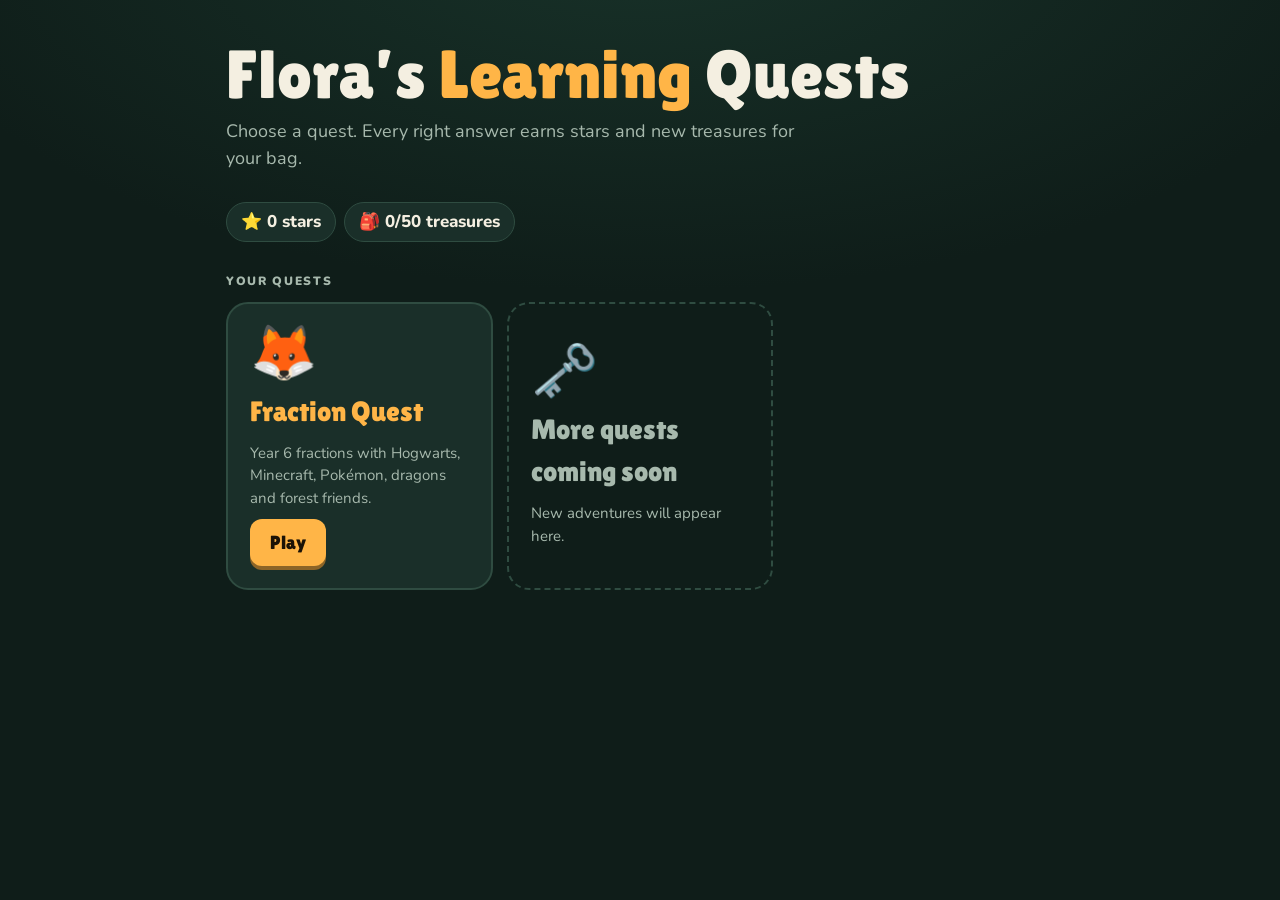
==== commit 0f7e7649: "Rename to Flora's Learning Quests: quest hub, fractions in its own folder, multi-page iPad app" ====
--- a/docs/index.html
+++ b/docs/index.html
@@ -3,938 +3,85 @@
 <head>
 <meta charset="utf-8">
 <meta name="viewport" content="width=device-width, initial-scale=1, viewport-fit=cover">
-<meta name="apple-mobile-web-app-capable" content="yes">
 <meta name="theme-color" content="#0f1d19">
-<style>
-:root{padding-top:env(safe-area-inset-top,0px);padding-bottom:env(safe-area-inset-bottom,0px)}
-body{margin:0}
-img{max-width:100%}
-html{-webkit-text-size-adjust:100%}
-</style>
-<title>Flora's Fraction Quest</title>
+<title>Flora's Learning Quests</title>
 <link rel="preconnect" href="https://fonts.googleapis.com">
 <link rel="preconnect" href="https://fonts.gstatic.com" crossorigin>
 <link rel="stylesheet" href="https://fonts.googleapis.com/css2?family=Lilita+One&family=Nunito:wght@500;700;800;900&display=swap">
 <style>
-/* Layout: one centred column. Home = world picker + topics + level, then the collection shelf.
-   Quest = a single question card as the stage. Deliberately one night-forest look (dark), accent shifts per world. */
+/* Layout: one centred column, a grid of quest "doors". Same night-forest look as the quests themselves. */
 :root{
-  --bg:#0f1d19;
-  --bg2:#183229;
-  --panel:#1a2f29;
-  --panel2:#223d34;
-  --line:#2f4c41;
-  --ink:#f4efe1;
-  --muted:#a7b9ad;
-  --accent:#ffb547;
-  --accent-ink:#1b1206;
-  --good:#86e394;
-  --bad:#ff8b7b;
+  --bg:#0f1d19;--bg2:#183229;--panel:#1a2f29;--panel2:#223d34;--line:#2f4c41;
+  --ink:#f4efe1;--muted:#a7b9ad;--accent:#ffb547;--accent-ink:#1b1206;
   --f-display:'Lilita One','Arial Rounded MT Bold','Trebuchet MS',system-ui,sans-serif;
   --f-body:'Nunito',ui-rounded,'Segoe UI',system-ui,sans-serif;
   color-scheme:dark;
+  padding-top:env(safe-area-inset-top,0px);padding-bottom:env(safe-area-inset-bottom,0px);
 }
-body[data-world="wizard"]{--accent:#e9c45b}
-body[data-world="minecraft"]{--accent:#78d353}
-body[data-world="pokemon"]{--accent:#ff6a5c}
-body[data-world="forest"]{--accent:#ff9447}
-body[data-world="dragon"]{--accent:#5cc8d6}
-
 *{box-sizing:border-box}
 [hidden]{display:none!important}
-html,body{min-height:100%}
-body{
-  background-color:var(--bg);
-  background-image:radial-gradient(1100px 520px at 50% -8%, var(--bg2), transparent 70%);
-  background-attachment:fixed;
-  color:var(--ink);
-  font-family:var(--f-body);
-  font-size:17px;
-  line-height:1.5;
-  transition:background-color .4s;
-}
-.sky{position:fixed;inset:0;pointer-events:none;z-index:0;overflow:hidden}
-.sky i{position:absolute;width:5px;height:5px;border-radius:50%;background:var(--accent);opacity:.0;
+html{-webkit-text-size-adjust:100%}
+body{margin:0;min-height:100vh;background-color:var(--bg);background-image:radial-gradient(1100px 520px at 50% -8%,var(--bg2),transparent 70%);
+  background-attachment:fixed;color:var(--ink);font-family:var(--f-body);font-size:17px;line-height:1.5}
+.sky{position:fixed;inset:0;pointer-events:none;overflow:hidden}
+.sky i{position:absolute;width:5px;height:5px;border-radius:50%;background:var(--accent);opacity:0;
   box-shadow:0 0 10px 3px color-mix(in srgb,var(--accent) 60%,transparent);animation:glow 7s ease-in-out infinite}
 @keyframes glow{0%,100%{opacity:0;transform:translate(0,0)}40%{opacity:.75}60%{opacity:.55;transform:translate(14px,-18px)}}
-@media (prefers-reduced-motion:reduce){.sky i{animation:none;opacity:.35}*{transition:none!important}}
-
-.wrap{position:relative;z-index:1;max-width:800px;margin:0 auto;
-  padding-left:max(16px,env(safe-area-inset-left,0px));padding-right:max(16px,env(safe-area-inset-right,0px));padding-block:14px 56px}
-
-/* header */
-.top{display:flex;align-items:center;justify-content:space-between;gap:12px;flex-wrap:wrap;padding-block:6px 18px}
-.brand{font-family:var(--f-display);font-size:20px;letter-spacing:.02em;color:var(--ink)}
-.brand b{color:var(--accent);font-weight:400}
+@media (prefers-reduced-motion:reduce){.sky i{animation:none;opacity:.35}}
+.wrap{position:relative;max-width:860px;margin:0 auto;padding-left:max(16px,env(safe-area-inset-left,0px));
+  padding-right:max(16px,env(safe-area-inset-right,0px));padding-block:40px 64px;display:flex;flex-direction:column;gap:30px}
+h1{font-family:var(--f-display);font-weight:400;font-size:clamp(40px,8vw,68px);line-height:1;margin:0;text-wrap:balance}
+h1 em{font-style:normal;color:var(--accent)}
+.lead{color:var(--muted);margin:10px 0 0;font-size:18px;max-width:52ch}
 .stats{display:flex;gap:8px;flex-wrap:wrap}
-button.pill{color:var(--ink)}
-button.pill[aria-pressed="false"]{color:var(--muted)}
-.voice-row{display:flex;gap:10px;flex-wrap:wrap;align-items:center}
-#voiceSel{font:inherit;font-weight:700;color:var(--ink);background:var(--panel);border:2px solid var(--line);border-radius:12px;padding:9px 12px;max-width:100%;min-width:0}
-.voice-note{margin:0;font-size:14px;color:var(--muted);max-width:60ch}
-.actions .left{display:flex;gap:8px;flex-wrap:wrap}
-.pill{display:inline-flex;align-items:center;gap:6px;padding:5px 12px;border-radius:999px;background:var(--panel);border:1px solid var(--line);
-  font-weight:800;font-size:15px;font-variant-numeric:tabular-nums}
-
-/* type */
-h1{font-family:var(--f-display);font-weight:400;font-size:clamp(36px,8vw,60px);line-height:1;margin:0;text-wrap:balance;letter-spacing:.01em}
-h1 em{font-style:normal;color:var(--accent)}
-h2{font-family:var(--f-display);font-weight:400;font-size:24px;margin:0;text-wrap:balance}
-.lead{color:var(--muted);max-width:56ch;margin:0;font-size:17px}
-.label{font-size:12px;font-weight:900;letter-spacing:.14em;text-transform:uppercase;color:var(--muted);margin:0}
-
-section.view{display:flex;flex-direction:column;gap:26px}
-.group{display:flex;flex-direction:column;gap:12px}
-.hero{display:flex;flex-direction:column;gap:12px;padding-block:4px 2px}
-
-button{font:inherit;color:inherit;cursor:pointer}
-button:focus-visible,input:focus-visible,summary:focus-visible{outline:3px solid var(--accent);outline-offset:2px}
-
-/* worlds */
-.worlds{display:grid;grid-template-columns:repeat(3,1fr);gap:10px}
-.world{--wa:var(--accent);display:flex;flex-direction:column;align-items:flex-start;gap:4px;text-align:left;padding:14px 14px 13px;border-radius:16px;
-  background:var(--panel);border:2px solid var(--line);transition:transform .15s,border-color .15s,background .15s;min-width:0}
-.world:hover{transform:translateY(-2px)}
-.world[aria-pressed="true"]{border-color:var(--wa);background:var(--panel2);box-shadow:0 0 0 4px color-mix(in srgb,var(--wa) 22%,transparent)}
-.we{font-size:32px;line-height:1.1}
-.wn{font-family:var(--f-display);font-size:19px;line-height:1.1;color:var(--ink)}
-.world[aria-pressed="true"] .wn{color:var(--wa)}
-.wd{font-size:13px;color:var(--muted);line-height:1.3}
-@media (max-width:640px){
-  .worlds{grid-template-columns:1fr 1fr}
-}
-
-/* chips + levels */
-.chips{display:flex;flex-wrap:wrap;gap:8px}
-.chip{padding:8px 14px;border-radius:999px;border:2px solid var(--line);background:var(--panel);font-weight:800;font-size:15px}
-.chip[aria-pressed="true"]{background:var(--accent);border-color:var(--accent);color:var(--accent-ink)}
-.levels{display:grid;grid-template-columns:repeat(3,1fr);gap:10px}
-.lvl{padding:12px 14px;border-radius:14px;border:2px solid var(--line);background:var(--panel);text-align:left;display:flex;flex-direction:column;gap:2px;min-width:0}
-.lvl strong{font-family:var(--f-display);font-weight:400;font-size:19px}
-.lvl span{font-size:13px;color:var(--muted);line-height:1.3}
-.lvl[aria-pressed="true"]{border-color:var(--accent);background:var(--panel2)}
-.lvl[aria-pressed="true"] strong{color:var(--accent)}
-@media (max-width:520px){.levels{grid-template-columns:1fr}}
-
-.primary{font-family:var(--f-display);font-size:22px;letter-spacing:.02em;padding:14px 30px;border:none;border-radius:14px;
-  background:var(--accent);color:var(--accent-ink);box-shadow:0 5px 0 color-mix(in srgb,var(--accent) 55%,#000);transition:transform .08s,box-shadow .08s}
-.primary:active{transform:translateY(4px);box-shadow:0 1px 0 color-mix(in srgb,var(--accent) 55%,#000)}
-.primary:disabled{opacity:.45;cursor:not-allowed}
-.ghost{background:transparent;border:2px solid var(--line);border-radius:12px;padding:9px 16px;font-weight:800;color:var(--muted)}
-.ghost:hover{color:var(--ink);border-color:var(--muted)}
-.start-row{display:flex;align-items:center;gap:16px;flex-wrap:wrap}
-.start-row p{margin:0;color:var(--muted);font-size:15px}
-
-/* shelf */
-.shelf{display:flex;flex-direction:column;gap:14px;padding:18px;border-radius:20px;background:var(--panel);border:1px solid var(--line)}
-.shelf-row{display:grid;grid-template-columns:120px 1fr;gap:12px;align-items:center}
-.shelf-row .sn{font-weight:800;font-size:15px}
-.slots{display:grid;grid-template-columns:repeat(10,1fr);gap:6px}
-.slot{aspect-ratio:1;max-width:100%;border-radius:10px;display:grid;place-items:center;font-size:clamp(16px,3.4vw,24px);background:var(--panel2)}
-.slot.locked{background:transparent;border:2px dashed var(--line);color:var(--line);font-weight:900;font-size:14px}
-@media (max-width:560px){.shelf-row{grid-template-columns:1fr;gap:6px}}
-
-.skills{display:flex;flex-direction:column;gap:10px}
-.skill{display:grid;grid-template-columns:minmax(0,190px) 1fr 74px;gap:12px;align-items:center;font-size:15px}
-.skill .track{height:10px;border-radius:6px;background:var(--panel2);overflow:hidden}
-.skill .track i{display:block;height:100%;background:var(--accent);border-radius:6px}
-.skill .val{text-align:right;color:var(--muted);font-variant-numeric:tabular-nums;font-weight:700}
-.skill .val.warn{color:var(--bad)}
-@media (max-width:480px){.skill{grid-template-columns:1fr 64px}.skill .track{grid-column:1/-1;grid-row:2}}
-.foot{display:flex;justify-content:space-between;align-items:center;gap:12px;flex-wrap:wrap;color:var(--muted);font-size:13px}
-
-/* quest */
-.qtop{display:flex;align-items:center;justify-content:space-between;gap:12px;flex-wrap:wrap}
-.dots{display:flex;gap:6px}
-.dot{width:14px;height:14px;border-radius:50%;background:var(--panel2);border:2px solid var(--line)}
-.dot.cur{border-color:var(--accent);background:transparent;transform:scale(1.2)}
-.dot.good{background:var(--good);border-color:var(--good)}
-.dot.ok{background:color-mix(in srgb,var(--good) 45%,var(--panel2));border-color:var(--good)}
-.dot.bad{background:var(--bad);border-color:var(--bad)}
-.card{background:var(--panel);border:1px solid var(--line);border-radius:24px;padding:24px clamp(18px,4vw,32px) 26px;display:flex;flex-direction:column;gap:20px}
-.tag{align-self:flex-start;display:inline-flex;gap:8px;align-items:center;padding:6px 12px;border-radius:999px;
-  background:color-mix(in srgb,var(--accent) 16%,transparent);color:var(--accent);font-weight:900;font-size:14px}
-.qtext{font-size:clamp(19px,3.2vw,23px);font-weight:700;line-height:1.85;margin:0;max-width:60ch}
-.display{font-size:clamp(34px,7vw,48px);text-align:center;font-weight:800;padding-block:4px}
-.display .eq{margin:0 .25em;color:var(--muted)}
-.display .calc-label{display:block;font-size:13px;letter-spacing:.14em;text-transform:uppercase;color:var(--muted);font-weight:900;margin-bottom:6px}
-
-.fr{display:inline-flex;flex-direction:column;align-items:center;vertical-align:middle;line-height:1.08;font-weight:800;margin:0 .12em;font-variant-numeric:tabular-nums}
-.fr>span:first-child{border-bottom:.08em solid currentColor;padding:0 .22em .04em}
-.fr>span:last-child{padding:.04em .22em 0}
-.mx{display:inline-flex;align-items:center;gap:.05em;font-weight:800;vertical-align:middle}
-
-.answer{display:flex;justify-content:center}
-.fin{display:flex;align-items:center;gap:12px}
-.stack{display:flex;flex-direction:column;align-items:center;gap:8px}
-.stack .line{height:5px;width:92px;border-radius:3px;background:var(--ink)}
-.inp{background:var(--bg);border:2px solid var(--line);border-radius:12px;color:var(--ink);font:inherit;font-weight:900;text-align:center;
-  font-size:28px;width:84px;height:56px;font-variant-numeric:tabular-nums}
-.inp:focus{border-color:var(--accent);outline:none;box-shadow:0 0 0 4px color-mix(in srgb,var(--accent) 25%,transparent)}
-.inp.whole{width:72px;height:72px;font-size:34px}
-.inp.wide{width:160px}
-.inp:disabled{opacity:.7}
-.fin-hint{font-size:13px;color:var(--muted);text-align:center;margin:8px 0 0}
-.nin{display:flex;align-items:center;gap:10px;font-size:28px;font-weight:900}
-.choices{display:grid;grid-template-columns:repeat(auto-fit,minmax(140px,1fr));gap:10px;width:100%}
-.choice{padding:16px 12px;border-radius:14px;border:2px solid var(--line);background:var(--panel2);font-weight:800;font-size:20px;min-height:64px}
-.choice .fr{font-size:26px}
-.choice:hover:not(:disabled){border-color:var(--accent)}
-.choice.wrong{border-color:var(--bad);opacity:.55;text-decoration:line-through}
-.choice.right{border-color:var(--good);background:color-mix(in srgb,var(--good) 18%,var(--panel2))}
-
-.actions{display:flex;justify-content:space-between;align-items:center;gap:12px;flex-wrap:wrap}
-.hint{background:var(--panel2);border-radius:16px;padding:14px 18px;font-size:16px;line-height:1.8}
-.hint p{margin:0}
-.hint .calc{margin-top:6px;font-size:22px}
-.bars{display:flex;flex-direction:column;gap:8px;margin-top:10px}
-.barrow{display:flex;align-items:center;gap:12px}
-.fbar{display:flex;gap:3px;flex:1;max-width:420px}
-.fbar i{flex:1;height:22px;border-radius:4px;background:var(--bg);border:1px solid var(--line)}
-.fbar i.on{background:var(--accent);border-color:var(--accent)}
-.feedback{border-radius:16px;padding:14px 18px;line-height:1.8;font-size:16px}
-.feedback p{margin:0}
-.feedback.good{background:color-mix(in srgb,var(--good) 14%,transparent);border:1px solid color-mix(in srgb,var(--good) 40%,transparent)}
-.feedback.bad{background:color-mix(in srgb,var(--bad) 12%,transparent);border:1px solid color-mix(in srgb,var(--bad) 40%,transparent)}
-.feedback.try{background:color-mix(in srgb,var(--accent) 12%,transparent);border:1px solid color-mix(in srgb,var(--accent) 35%,transparent)}
-.feedback.info{background:var(--panel2)}
-.fb-title{font-weight:900;font-size:18px}
-.pts{display:inline-block;margin-left:6px;padding:0 10px;border-radius:999px;background:var(--good);color:#10240f;font-size:14px}
-details{margin-top:6px}
-summary{cursor:pointer;font-weight:800;color:var(--muted)}
-
-/* end */
-.end{align-items:center;text-align:center}
-.stars{font-size:64px;letter-spacing:.08em;line-height:1}
-.stars .off{color:var(--line)}
-.stars .on{color:var(--accent)}
-.score{font-family:var(--f-display);font-size:clamp(30px,6vw,44px);margin:0}
-.newitems{display:flex;flex-wrap:wrap;gap:12px;justify-content:center}
-.newitem{display:flex;flex-direction:column;align-items:center;gap:4px;padding:12px 16px;border-radius:16px;background:var(--panel);border:1px solid var(--line);min-width:110px}
-.newitem b{font-size:40px;line-height:1.1}
-.newitem span{font-size:14px;font-weight:800}
-.row{display:flex;gap:12px;flex-wrap:wrap;justify-content:center}
-
-/* toast */
-.toast{position:fixed;inset:0;z-index:20;display:grid;place-items:center;background:color-mix(in srgb,var(--bg) 70%,transparent);
-  padding-left:max(16px,env(safe-area-inset-left,0px));padding-right:max(16px,env(safe-area-inset-right,0px))}
-.toast-card{background:var(--panel);border:2px solid var(--accent);border-radius:24px;padding:26px 34px;text-align:center;display:flex;flex-direction:column;gap:6px;align-items:center;
-  animation:pop .45s cubic-bezier(.2,1.6,.4,1)}
-.toast-card b{font-size:76px;line-height:1.1}
-.toast-card strong{font-family:var(--f-display);font-weight:400;font-size:26px;color:var(--accent)}
-@keyframes pop{from{transform:scale(.5);opacity:0}to{transform:scale(1);opacity:1}}
+.pill{display:inline-flex;gap:6px;align-items:center;padding:6px 14px;border-radius:999px;background:var(--panel);border:1px solid var(--line);font-weight:800;font-variant-numeric:tabular-nums}
+.label{font-size:12px;font-weight:900;letter-spacing:.14em;text-transform:uppercase;color:var(--muted);margin:0 0 12px}
+.quests{display:grid;grid-template-columns:repeat(auto-fill,minmax(240px,1fr));gap:14px}
+.quest{--qa:var(--accent);display:flex;flex-direction:column;gap:10px;padding:22px;border-radius:22px;background:var(--panel);
+  border:2px solid var(--line);color:inherit;text-decoration:none;transition:transform .15s,border-color .15s;min-width:0}
+a.quest:hover,a.quest:focus-visible{transform:translateY(-3px);border-color:var(--qa);outline:none}
+a.quest:active{transform:translateY(0)}
+.quest .art{font-size:54px;line-height:1}
+.quest h2{font-family:var(--f-display);font-weight:400;font-size:28px;margin:0;color:var(--qa)}
+.quest p{margin:0;color:var(--muted);font-size:15px}
+.quest .go{margin-top:auto;align-self:flex-start;font-family:var(--f-display);font-size:19px;padding:9px 20px;border-radius:12px;
+  background:var(--qa);color:var(--accent-ink);box-shadow:0 4px 0 color-mix(in srgb,var(--qa) 55%,#000)}
+.quest .mine{font-weight:800;font-size:14px;color:var(--ink)}
+.quest.soon{border-style:dashed;background:transparent;justify-content:center;align-items:flex-start}
+.quest.soon h2{color:var(--muted)}
 </style>
-
 </head>
 <body>
 <div class="sky" id="sky" aria-hidden="true"></div>
-
 <div class="wrap">
-  <header class="top">
-    <div class="brand">Fraction <b>Quest</b></div>
-    <div class="stats">
-      <button class="pill" id="sndBtn" aria-pressed="true" title="Read questions aloud">🔊 On</button>
-      <span class="pill" title="Stars earned"><span aria-hidden="true">⭐</span><span id="hXp">0</span></span>
-      <span class="pill" title="Correct answers in a row"><span aria-hidden="true">🔥</span><span id="hStreak">0</span></span>
-      <span class="pill" title="Collection"><span aria-hidden="true">🎒</span><span id="hBag">0/50</span></span>
-    </div>
+  <header>
+    <h1>Flora’s <em>Learning</em> Quests</h1>
+    <p class="lead">Choose a quest. Every right answer earns stars and new treasures for your bag.</p>
   </header>
-
-  <!-- HOME -->
-  <section class="view" id="home">
-    <div class="hero">
-      <h1>Flora’s <em>Fraction</em> Quest</h1>
-      <p class="lead">Pick a world, choose your topics and start a 10-question quest. Every 5 correct answers unlocks a new collectible for your bag.</p>
-    </div>
-
-    <div class="group">
-      <p class="label">Choose your world</p>
-      <div class="worlds" id="worlds"></div>
-    </div>
-
-    <div class="group">
-      <p class="label">Topics</p>
-      <div class="chips" id="topics"></div>
-    </div>
-
-    <div class="group">
-      <p class="label">Level</p>
-      <div class="levels" id="levels"></div>
-    </div>
-
-    <div class="group" id="voiceGroup" hidden>
-      <p class="label">Reading voice</p>
-      <div class="voice-row"><select id="voiceSel" aria-label="Reading voice"></select><button class="ghost" id="voiceTry">▶ Try it</button></div>
-      <p class="voice-note" id="voiceNote" hidden>This browser only has basic voices. ★ voices sound much more natural: Chrome has the Google voices, Microsoft Edge has very lifelike “Natural” voices.</p>
-    </div>
-
-    <div class="start-row">
-      <button class="primary" id="startBtn">Start quest</button>
-      <p id="startNote">10 questions · 10 stars for a first-try answer</p>
-    </div>
-
-    <div class="group">
-      <p class="label">Your collection</p>
-      <div class="shelf" id="shelf"></div>
-    </div>
-
-    <div class="group">
-      <p class="label">Your skills (first-try answers)</p>
-      <div class="shelf skills" id="skills"></div>
-    </div>
-
-    <div class="foot">
-      <span>Year 6 fractions: equivalence, comparing, the four operations, mixed numbers, decimals and percentages.</span>
-      <button class="ghost" id="resetBtn">Reset progress</button>
-    </div>
-  </section>
-
-  <!-- QUEST -->
-  <section class="view" id="quest" hidden>
-    <div class="qtop">
-      <button class="ghost" id="quitBtn">← Home</button>
-      <div class="dots" id="dots" aria-label="Progress"></div>
-    </div>
-    <article class="card">
-      <div class="tag" id="tag"></div>
-      <p class="qtext" id="qtext"></p>
-      <div class="display" id="display"></div>
-      <div class="answer" id="answer"></div>
-      <div class="hint" id="hint" hidden></div>
-      <div class="feedback" id="feedback" hidden></div>
-      <div class="actions">
-        <div class="left"><button class="ghost" id="readBtn">🔊 Read again</button><button class="ghost" id="hintBtn">💡 Hint</button></div>
-        <button class="primary" id="mainBtn">Check</button>
-      </div>
-    </article>
-  </section>
-
-  <!-- END -->
-  <section class="view end" id="end" hidden>
-    <div class="stars" id="eStars"></div>
-    <p class="score" id="eScore"></p>
-    <p class="lead" id="eLine"></p>
-    <div class="newitems" id="eItems"></div>
-    <div class="row">
-      <button class="primary" id="againBtn">Play again</button>
-      <button class="ghost" id="homeBtn">Home</button>
-    </div>
+  <div class="stats" id="stats"></div>
+  <section>
+    <p class="label">Your quests</p>
+    <div class="quests" id="quests"></div>
   </section>
 </div>
-
-<div class="toast" id="toast" hidden></div>
-
 <script>
-(()=>{
-/* ---------- helpers ---------- */
-const $=s=>document.querySelector(s);
-const rnd=Math.random;
-const ri=(a,b)=>a+Math.floor(rnd()*(b-a+1));
-const pick=a=>a[Math.floor(rnd()*a.length)];
-const shuffle=a=>{a=a.slice();for(let i=a.length-1;i>0;i--){const j=Math.floor(rnd()*(i+1));[a[i],a[j]]=[a[j],a[i]];}return a;};
-const gcd=(a,b)=>{a=Math.abs(a);b=Math.abs(b);while(b){[a,b]=[b,a%b];}return a;};
-const lcm=(a,b)=>a/gcd(a,b)*b;
-const simp=(n,d)=>{const g=gcd(n,d)||1;return [n/g,d/g];};
-const F=(n,d)=>`<span class="fr"><span>${n}</span><span>${d}</span></span>`;
-const M=(w,n,d)=>`<span class="mx">${w}${F(n,d)}</span>`;
-function nice(n,d){[n,d]=simp(n,d);if(d===1)return `${n}`;if(n>d)return M(Math.floor(n/d),n%d,d);return F(n,d);}
-function niceBoth(n,d){[n,d]=simp(n,d);if(d!==1&&n>d)return `${F(n,d)} = ${M(Math.floor(n/d),n%d,d)}`;return nice(n,d);}
-function tail(n,d){const [sn,sd]=simp(n,d);let s='';if(sn!==n)s+=` = ${sd===1?sn:F(sn,sd)}`;if(sd!==1&&sn>sd)s+=` = ${M(Math.floor(sn/sd),sn%sd,sd)}`;return s;}
-function properFrac(d){let n;do{n=ri(1,d-1);}while(gcd(n,d)!==1);return [n,d];}
-function dens(L){return L===1?[2,3,4,5,6,8,10]:L===2?[2,3,4,5,6,7,8,9,10,12]:[3,4,5,6,7,8,9,10,12,15];}
-function bars(list){return `<div class="bars">${list.map(([n,d])=>`<div class="barrow"><div class="fbar">${Array.from({length:d},(_,i)=>`<i class="${i<n?'on':''}"></i>`).join('')}</div>${F(n,d)}</div>`).join('')}</div>`;}
-const fmtNum=x=>String(Number(x.toFixed(4)));
-
-/* ---------- worlds ---------- */
-const W={
-  wizard:{id:'wizard',name:'Hogwarts',emoji:'🪄',accent:'#e9c45b',desc:'Spells, potions and owls',
-    chars:['Harry','Hermione','Ron','Luna','Neville','Ginny','Hagrid'],
-    items:['Chocolate Frogs','Every Flavour Beans','potion bottles','owl letters','spell books'],
-    pie:'a treacle tart',pieS:'tart',liquid:'pumpkin juice',cup:'goblet',path:'The path to Hagrid’s hut',place:'Hogsmeade',
-    field:'Herbology plant bed',quiz:'a Potions test',special:'enchanted',map:'the Forbidden Forest',
-    cheers:['Brilliant! 10 points to your house!','Spellbinding!','Outstanding wand work!','Even Hermione would be impressed!','Wingardium Leviosa! That answer flew!'],
-    collect:[['🦉','Snowy owl'],['🪄','Wand'],['🧹','Broomstick'],['🧪','Potion'],['🐸','Chocolate Frog'],['📜','Secret map'],['🔮','Crystal ball'],['🎩','Sorting Hat'],['🏆','House Cup'],['🐉','Dragon egg']],
-    special2:N=>[`There are ${N.N} students in the Great Hall. ${N.f} of them are in Ravenclaw. How many Ravenclaw students are there?`,
-                 `Hermione’s spell book has ${N.N} pages. She has read ${N.f} of it. How many pages has she read?`,
-                 `Hagrid baked ${N.N} rock cakes. ${N.f} of them were too hard to eat! How many rock cakes were too hard?`]},
-  minecraft:{id:'minecraft',name:'Minecraft',emoji:'⛏️',accent:'#78d353',desc:'Blocks, mines and creepers',
-    chars:['Steve','Alex','Zuri','Kai','Noor','Efe'],
-    items:['diamonds','emeralds','torches','cobblestone blocks','golden apples','arrows'],
-    pie:'a cake',pieS:'cake',liquid:'milk',cup:'bucket',path:'The tunnel to the stronghold',place:'the village',
-    field:'wheat farm',quiz:'a redstone quiz',special:'enchanted',map:'the Nether',
-    cheers:['Achievement unlocked!','You struck diamonds!','Epic crafting!','That answer is enchanted!','Creeper-proof! Great work!'],
-    collect:[['💎','Diamond'],['🟩','Emerald'],['⛏️','Pickaxe'],['🍎','Golden apple'],['🧱','Bricks'],['🔥','Blaze rod'],['🐷','Pig'],['🐺','Tamed wolf'],['📦','Chest'],['🗺️','Explorer map']],
-    special2:N=>[`A chest holds ${N.N} blocks. ${N.f} of them are cobblestone. How many cobblestone blocks are in the chest?`,
-                 `Alex mined ${N.N} ores today. ${N.f} of them were diamonds! How many diamonds did Alex find?`,
-                 `A village has ${N.N} villagers. ${N.f} of them are farmers. How many farmers are there?`]},
-  pokemon:{id:'pokemon',name:'Pokémon',emoji:'⚡',accent:'#ff6a5c',desc:'Trainers and their Pokémon',
-    chars:['Ash','Misty','Brock','Goh','Pikachu','Eevee'],
-    items:['Poké Balls','Oran Berries','Potions','trainer cards','badges'],
-    pie:'a giant berry pie',pieS:'pie',liquid:'berry juice',cup:'bottle',path:'The route to Cerulean City',place:'the Pokémon Center',
-    field:'berry patch',quiz:'a Pokémon trainer quiz',special:'shiny',map:'Viridian Forest',
-    cheers:['It’s super effective!','Critical hit!','Your fraction skills evolved!','Pikachu is cheering for you!','A wild correct answer appeared!'],
-    collect:[['⚡','Pikachu'],['🔥','Charmander'],['💧','Squirtle'],['🌱','Bulbasaur'],['🦊','Eevee'],['🌙','Umbreon'],['🍃','Leafeon'],['🐉','Dragonite'],['🦆','Psyduck'],['🔴','Master Ball']],
-    special2:N=>[`Ash’s team battled ${N.N} wild Pokémon. ${N.f} of them were Water types. How many were Water types?`,
-                 `Nurse Joy has ${N.N} Potions. She uses ${N.f} of them today. How many Potions does she use?`,
-                 `There are ${N.N} Pokémon in Viridian Forest. ${N.f} of them are Bug types. How many Bug types are there?`]},
-  forest:{id:'forest',name:'Fox Forest',emoji:'🦊',accent:'#ff9447',desc:'Foxes, owls and hedgehogs',
-    chars:['Fern the fox','Bramble the badger','Hazel the hedgehog','Oakley the owl','Pip the squirrel','Willow the deer'],
-    items:['acorns','hazelnuts','blackberries','pine cones','mushrooms'],
-    pie:'a blackberry pie',pieS:'pie',liquid:'elderflower juice',cup:'cup',path:'The trail to the old oak',place:'the mossy glade',
-    field:'clover patch',quiz:'the Forest School quiz',special:'golden',map:'Bluebell Wood',
-    cheers:['Clever as a fox!','The owls hoot with joy!','Hedgehog-high-five!','The whole forest is cheering!','Sharp as a fox’s ears!'],
-    collect:[['🦊','Fox'],['🦔','Hedgehog'],['🦡','Badger'],['🦉','Owl'],['🐿️','Squirrel'],['🦌','Deer'],['🐇','Rabbit'],['🐸','Frog'],['🍄','Mushroom'],['🦋','Butterfly']],
-    special2:N=>[`Pip the squirrel buried ${N.N} acorns in autumn. In winter Pip found ${N.f} of them again. How many acorns did Pip find?`,
-                 `There are ${N.N} trees in Bluebell Wood. ${N.f} of them are oak trees. How many oak trees are there?`,
-                 `A family of foxes saw ${N.N} rabbits this week. ${N.f} of them were baby rabbits. How many baby rabbits did they see?`]}
-};
-W.dragon={id:'dragon',name:'Dragons',emoji:'🐉',accent:'#5cc8d6',desc:'Vikings, Berk and Toothless',
-    chars:['Hiccup','Astrid','Fishlegs','Snotlout','Toothless','Stormfly'],
-    items:['fish','dragon scales','sheep','shields','Viking helmets'],
-    pie:'a Viking honey cake',pieS:'cake',liquid:'yak milk',cup:'mug',path:'The flight path to Dragon’s Edge',place:'Berk',
-    field:'sheep pen',quiz:'a Book of Dragons quiz',special:'fireproof',map:'the Hidden World',
-    cheers:['Toothless is doing a happy loop!','Dragon-sized brilliant!','That answer is hotter than dragon fire!','Hiccup would be proud!','Night Fury fast!'],
-    collect:[['🐉','Night Fury'],['🐲','Baby dragon'],['🥚','Dragon egg'],['🔥','Dragon fire'],['🛡️','Viking shield'],['⛵','Viking ship'],['🐟','Fish snack'],['🐑','Berk sheep'],['🪓','Viking axe'],['📖','Book of Dragons']],
-    special2:N=>[`Hiccup caught ${N.N} fish for Toothless. Toothless ate ${N.f} of them in one gulp! How many fish did Toothless eat?`,
-                 `There are ${N.N} dragons living on Berk. ${N.f} of them are Gronckles. How many Gronckles are there?`,
-                 `In the dragon race, Astrid and Stormfly collected ${N.N} sheep. ${N.f} of them were black sheep. How many black sheep did they collect?`]};
-const WORLD_IDS=Object.keys(W);
-const TOTAL_ITEMS=WORLD_IDS.reduce((a,id)=>a+W[id].collect.length,0);
-const MIX={id:'mix',name:'Mix them all',emoji:'🎲',accent:'#ffb547',desc:'A different world every question'};
-
-const TOPICS=[
-  {id:'equiv',name:'Equivalent & simplify',gens:['equivalent','simplify']},
-  {id:'compare',name:'Compare & order',gens:['compare','largest']},
-  {id:'addsub',name:'Add & subtract',gens:['add','sub']},
-  {id:'muldiv',name:'Multiply & divide',gens:['mul','div']},
-  {id:'amount',name:'Fraction of an amount',gens:['fracOf']},
-  {id:'mixed',name:'Mixed numbers',gens:['toMixed','toImproper']},
-  {id:'decimal',name:'Decimals & percentages',gens:['decimal']}
+// To add a new quest: put it in its own folder (e.g. times-tables/index.html) and add an entry here.
+const QUESTS=[
+  {path:'fractions/',name:'Fraction Quest',art:'🦊',accent:'#ffb547',desc:'Year 6 fractions with Hogwarts, Minecraft, Pokémon, dragons and forest friends.',
+   store:'flora-fraction-quest-v1',bagTotal:50}
 ];
-const TOPIC=Object.fromEntries(TOPICS.map(t=>[t.id,t]));
-const LEVELS=[
-  {n:1,name:'Apprentice',desc:'Smaller numbers, friendly denominators'},
-  {n:2,name:'Explorer',desc:'Different denominators, answers above 1'},
-  {n:3,name:'Master',desc:'Mixed numbers and tricky two-step questions'}
-];
-
-const ctx=w=>{const [c1,c2]=shuffle(w.chars);return {c1,c2,item:pick(w.items)};};
-
-/* ---------- question generators ---------- */
-const G={};
-
-G.equivalent=(L,w)=>{
-  const {c1,item}=ctx(w);
-  const [a,b]=properFrac(pick(dens(L)));
-  const k=ri(2,[5,8,12][L-1]);
-  const top=rnd()<.5;
-  return {
-    text:pick([
-      `${c1} is sorting ${item} into equal groups and writes two equivalent fractions. Find the missing number.`,
-      `${c1} says these two fractions are equal. What number is hiding behind the question mark?`,
-      `Help ${c1} open the treasure chest at ${w.place}! The secret code is the missing number.`]),
-    display:`${F(a,b)}<span class="eq">=</span>${top?F('?',b*k):F(a*k,'?')}`,
-    input:'number',answer:top?a*k:b*k,
-    hint:top?`What do you multiply ${b} by to get ${b*k}? Do the same to the top number.`:`What do you multiply ${a} by to get ${a*k}? Do the same to the bottom number.`,
-    viz:bars([[a,b]]),
-    explain:top?`${b} × ${k} = ${b*k}, so multiply the numerator by ${k} too: ${a} × ${k} = <b>${a*k}</b>.`
-               :`${a} × ${k} = ${a*k}, so multiply the denominator by ${k} too: ${b} × ${k} = <b>${b*k}</b>.`
-  };
-};
-
-G.simplify=(L,w)=>{
-  const {c1,c2,item}=ctx(w);
-  const [a,b]=properFrac(pick(dens(L).filter(d=>d>2)));
-  const k=ri(2,[5,8,12][L-1]);const n=a*k,d=b*k;
-  return {
-    text:pick([
-      `Out of ${d} ${item}, ${n} belong to ${c1}. What fraction of the ${item} belong to ${c1}? Write it in its simplest form.`,
-      `${c1} has finished ${n} out of ${d} jobs at ${w.place}. Write the fraction finished in its simplest form.`,
-      `${c2} wrote ${F(n,d)}. ${c1} says it can be simplified. Write it in its simplest form.`]),
-    display:`${F(n,d)}<span class="eq">=</span>?`,
-    input:'fraction',answer:{n:a,d:b},simplest:true,
-    hint:`Find a number that divides exactly into both ${n} and ${d}. Keep dividing until only 1 goes into both.`,
-    viz:d<=24?bars([[n,d]]):'',
-    explain:`The highest common factor of ${n} and ${d} is ${k}. ${n} ÷ ${k} = ${a} and ${d} ÷ ${k} = ${b}, so ${F(n,d)} = <b>${F(a,b)}</b>.`
-  };
-};
-
-G.compare=(L,w)=>{
-  const {c1,c2}=ctx(w);
-  const f1=properFrac(pick(dens(L)));let f2;
-  if(L>1&&rnd()<.15){const k=ri(2,3);f2=[f1[0]*k,f1[1]*k];}
-  else{do{f2=properFrac(pick(dens(L)));}while(f2[0]*f1[1]===f1[0]*f2[1]||(L>1&&f2[1]===f1[1]));}
-  const v=f1[0]*f2[1]-f2[0]*f1[1];const ans=v>0?0:v<0?1:2;
-  const [t,same]=pick([
-    [`${c1} drank ${F(...f1)} of a ${w.cup} of ${w.liquid}. ${c2} drank ${F(...f2)} of a ${w.cup} the same size. Who drank more?`,'They drank the same'],
-    [`${c1} has explored ${F(...f1)} of ${w.map}. ${c2} has explored ${F(...f2)} of it. Who has explored more?`,'They explored the same'],
-    [`${c1} ate ${F(...f1)} of ${w.pie}. ${c2} ate ${F(...f2)} of another ${w.pieS} the same size. Who ate more?`,'They ate the same']]);
-  const choices=[c1,c2,same];
-  const D=lcm(f1[1],f2[1]);
-  return {
-    text:t,input:'choice',choices,answer:ans,
-    hint:`Give both fractions the same denominator, then compare the numerators. Try ${D} as the denominator.`,
-    viz:f1[1]<=24&&f2[1]<=24?bars([f1,f2]):'',
-    explain:`With a common denominator of ${D}: ${F(...f1)} = ${F(f1[0]*D/f1[1],D)} and ${F(...f2)} = ${F(f2[0]*D/f2[1],D)}. `+
-      (ans===2?`They are equal, so the answer is <b>${same}</b>.`:`${F(Math.max(f1[0]*D/f1[1],f2[0]*D/f2[1]),D)} is bigger, so the answer is <b>${choices[ans]}</b>.`)
-  };
-};
-
-G.largest=(L,w)=>{
-  const {c1}=ctx(w);const big=rnd()<.6;
-  const fs=[];let guard=0;
-  while(fs.length<4&&guard++<300){const f=properFrac(pick(dens(L)));if(!fs.some(g=>g[0]*f[1]===f[0]*g[1]))fs.push(f);}
-  const vals=fs.map(f=>f[0]/f[1]);const target=big?Math.max(...vals):Math.min(...vals);const ans=vals.indexOf(target);
-  return {
-    text:pick([
-      `${c1} wants the ${big?'biggest':'smallest'} slice of ${w.pie}. Which slice should ${c1} choose?`,
-      `Four friends at ${w.place} filled their ${w.cup}s with ${w.liquid}. Which ${w.cup} is the ${big?'fullest':'least full'}?`,
-      `${c1} is checking four piles of ${pick(w.items)}. Which fraction is the ${big?'largest':'smallest'}?`]),
-    input:'choice',choices:fs.map(f=>F(...f)),answer:ans,
-    hint:`Turn each fraction into a decimal (top ÷ bottom), or compare each one with ${F(1,2)} first.`,
-    explain:`As decimals: ${fs.map(f=>`${F(...f)} ≈ ${(f[0]/f[1]).toFixed(3)}`).join(', ')}. The ${big?'largest':'smallest'} is <b>${F(...fs[ans])}</b>.`
-  };
-};
-
-function addsub(L,w,op){
-  const {c1,c2}=ctx(w);
-  let w1=0,w2=0,f1,f2;
-  if(L===1){
-    const d1=pick([2,3,4,5,6]);const ms=[2,3,4,5,6].filter(m=>d1*m<=12);
-    f1=properFrac(d1);f2=properFrac(d1*pick(ms));if(rnd()<.5)[f1,f2]=[f2,f1];
-  }else{
-    let d1,d2;do{d1=pick(dens(2));d2=pick(dens(2));}while(d1===d2||lcm(d1,d2)>60);
-    f1=properFrac(d1);f2=properFrac(d2);
-    if(L===3){w1=ri(1,4);w2=ri(0,3);}
-  }
-  let n1=w1*f1[1]+f1[0],n2=w2*f2[1]+f2[0];
-  if(op==='-'){
-    const c=n1*f2[1]-n2*f1[1];
-    if(c===0)return addsub(L,w,op);
-    if(c<0){[w1,w2]=[w2,w1];[f1,f2]=[f2,f1];[n1,n2]=[n2,n1];}
-  }
-  const D=lcm(f1[1],f2[1]);const a=n1*D/f1[1],b=n2*D/f2[1];const r=op==='+'?a+b:a-b;
-  const [sn,sd]=simp(r,D);
-  const A=w1?M(w1,f1[0],f1[1]):F(...f1),B=w2?M(w2,f2[0],f2[1]):F(...f2);
-  const sym=op==='+'?'+':'−';
-  const mixed=w1||w2;
-  let opts;
-  if(op==='+'){
-    opts=[`${c1} walked ${A} km to ${w.place}, then another ${B} km. How many km did ${c1} walk altogether?`,
-          `${c1} poured ${A} litres of ${w.liquid} into a jug, then added ${B} litres more. How many litres are in the jug now?`];
-    if(!mixed&&r<=D)opts.push(`${c1} ate ${A} of ${w.pie} and ${c2} ate ${B} of it. What fraction of the ${w.pieS} did they eat altogether?`);
-  }else{
-    opts=[`${w.path} is ${A} km long. ${c1} has walked ${B} km so far. How many km are left?`,
-          `${c1} had ${A} litres of ${w.liquid} and used ${B} litres in a recipe. How many litres are left?`];
-    if(!mixed)opts.push(`There was ${A} of ${w.pie} left. ${c1} ate ${B} of the whole ${w.pieS}. What fraction of the ${w.pieS} is left now?`);
-  }
-  let ex='';
-  if(mixed)ex+=`Change to improper fractions: ${A} = ${F(n1,f1[1])}${w2?` and ${B} = ${F(n2,f2[1])}`:''}.<br>`;
-  if(f1[1]!==D||f2[1]!==D)ex+=`Use a common denominator of ${D}: ${F(n1,f1[1])} = ${F(a,D)} and ${F(n2,f2[1])} = ${F(b,D)}.<br>`;
-  ex+=`${F(a,D)} ${sym} ${F(b,D)} = ${F(r,D)}`;
-  ex+=tail(r,D);
-  ex+='.';
-  return {
-    text:pick(opts),calc:`${A} ${sym} ${B}`,input:'fraction',answer:{n:sn,d:sd},whole:true,
-    hint:mixed?`Turn any mixed numbers into improper fractions first, then find a common denominator (${D} works).`
-              :`Find a common denominator first. ${D} works for ${f1[1]} and ${f2[1]}.`,
-    explain:ex
-  };
-}
-G.add=(L,w)=>addsub(L,w,'+');
-G.sub=(L,w)=>addsub(L,w,'-');
-
-G.mul=(L,w)=>{
-  const {c1,c2}=ctx(w);
-  if(L>1&&rnd()<.4){
-    const n=ri(2,L===2?6:9);const f=properFrac(pick(dens(L)));
-    const [sn,sd]=simp(n*f[0],f[1]);
-    let ex=`Multiply the numerator by ${n} and keep the denominator: ${n} × ${F(...f)} = ${F(n*f[0],f[1])}`;
-    ex+=tail(n*f[0],f[1]);
-    return {
-      text:pick([
-        `${c1} drinks ${F(...f)} of a litre of ${w.liquid} every day. How many litres does ${c1} drink in ${n} days?`,
-        `Each ${w.pieS} needs ${F(...f)} of a bag of flour. How many bags of flour does ${c1} need for ${n} ${w.pieS}s?`]),
-      calc:`${n} × ${F(...f)}`,input:'fraction',answer:{n:sn,d:sd},whole:true,
-      hint:`Multiplying a fraction by a whole number: multiply only the numerator, then simplify.`,
-      explain:ex+'.'
-    };
-  }
-  const dm=L===1?[2,3,4,5,6]:L===2?[2,3,4,5,6,8,10]:[3,4,5,6,7,8,9,10,12];
-  const f1=properFrac(pick(dm)),f2=properFrac(pick(dm));
-  const pn=f1[0]*f2[0],pd=f1[1]*f2[1];const [sn,sd]=simp(pn,pd);
-  const t=pick([
-    [`${c1} has ${F(...f1)} of ${w.pie} left and gives ${F(...f2)} of that piece to ${c2}. What fraction of the whole ${w.pieS} does ${c2} get?`,`${F(...f2)} × ${F(...f1)}`],
-    [`A ${w.field} is ${F(...f1)} m long and ${F(...f2)} m wide. What is its area in square metres?`,`${F(...f1)} × ${F(...f2)}`]]);
-  return {
-    text:t[0],calc:t[1],input:'fraction',answer:{n:sn,d:sd},
-    hint:`“Of” means multiply. Multiply the numerators together and the denominators together.`,
-    explain:`Multiply the numerators: ${f1[0]} × ${f2[0]} = ${pn}. Multiply the denominators: ${f1[1]} × ${f2[1]} = ${pd}. So the answer is ${F(pn,pd)}`+(sn!==pn?` = <b>${F(sn,sd)}</b>`:'')+'.'
-  };
-};
-
-G.div=(L,w)=>{
-  const {c1}=ctx(w);
-  const f=properFrac(pick(L===1?[2,3,4,5]:L===2?[2,3,4,5,6,8]:[3,4,5,6,7,8,9,10]));
-  const n=ri(2,[3,5,6][L-1]);
-  const [sn,sd]=simp(f[0],f[1]*n);
-  return {
-    text:pick([
-      `${F(...f)} of ${w.pie} is shared equally between ${n} friends. What fraction of the whole ${w.pieS} does each friend get?`,
-      `${c1} has ${F(...f)} of a litre of ${w.liquid} and pours it equally into ${n} bottles. How many litres go into each bottle?`,
-      `${c1} still has ${F(...f)} of ${w.map} to explore and splits it equally over ${n} days. What fraction of ${w.map} is explored each day?`]),
-    calc:`${F(...f)} ÷ ${n}`,input:'fraction',answer:{n:sn,d:sd},
-    hint:`Dividing by ${n} makes each part ${n} times smaller. Keep the numerator and multiply the denominator by ${n}.`,
-    explain:`Dividing by ${n} is the same as finding ${F(1,n)} of it: ${F(...f)} ÷ ${n} = ${F(f[0],f[1]*n)}`+(sn!==f[0]?` = <b>${F(sn,sd)}</b>`:'')+'.'
-  };
-};
-
-G.fracOf=(L,w)=>{
-  const {c1,c2,item}=ctx(w);
-  const b=pick(L===1?[2,3,4,5,6,8,10]:L===2?[3,4,5,6,7,8,9,10,12]:[5,6,7,8,9,12,15,20]);
-  const [a]=properFrac(b);
-  const m=ri(...[[2,8],[3,12],[4,20]][L-1]);const N=b*m,X=a*m,f=F(a,b);
-  if(L===3&&rnd()<.4){
-    return {
-      text:pick([
-        `${f} of ${c1}’s ${item} is ${X}. How many ${item} does ${c1} have altogether?`,
-        `${X} ${item} is ${f} of all the ${item} at ${w.place}. How many ${item} are there altogether?`]),
-      input:'number',answer:N,
-      hint:`If ${f} is ${X}, first find ${F(1,b)} by dividing ${X} by ${a}. Then multiply by ${b}.`,
-      viz:b<=20?bars([[a,b]]):'',
-      explain:`${F(1,b)} is ${X} ÷ ${a} = ${m}. The whole is ${b} lots of that: ${m} × ${b} = <b>${N}</b>.`
-    };
-  }
-  const shared=[`${c1} has ${N} ${item} and gives ${f} of them to ${c2}. How many ${item} does ${c2} get?`,
-                `${c1} needs ${N} ${item} and has collected ${f} of them so far. How many has ${c1} collected?`];
-  return {
-    text:pick([...shared,...w.special2({N,f})]),
-    calc:`${f} of ${N}`,input:'number',answer:X,
-    hint:`First find ${F(1,b)} of ${N} by dividing ${N} by ${b}. Then multiply by ${a}.`,
-    viz:b<=20?bars([[a,b]]):'',
-    explain:`${N} ÷ ${b} = ${m}, so ${F(1,b)} of ${N} is ${m}. `+(a>1?`Then ${m} × ${a} = <b>${X}</b>.`:`So the answer is <b>${X}</b>.`)
-  };
-};
-
-function mixedParts(L){const d=pick(dens(L));const wh=ri(1,[3,5,9][L-1]);const [r]=properFrac(d);return {d,wh,r,n:wh*d+r};}
-G.toMixed=(L,w)=>{
-  const {c1}=ctx(w);const {d,wh,r,n}=mixedParts(L);
-  return {
-    text:pick([
-      `${c1} cut some ${w.pieS}s into ${d} equal slices each. There are ${n} slices, which is ${F(n,d)} of a ${w.pieS}. Write ${F(n,d)} as a mixed number.`,
-      `${c1} poured ${F(n,d)} litres of ${w.liquid}. Write this improper fraction as a mixed number.`]),
-    display:`${F(n,d)}<span class="eq">=</span>?`,
-    input:'fraction',answer:{n,d},form:'mixed',whole:true,
-    hint:`How many times does ${d} go into ${n}? That is the whole number. The remainder goes on top.`,
-    explain:`${n} ÷ ${d} = ${wh} remainder ${r}, so ${F(n,d)} = <b>${M(wh,r,d)}</b>.`
-  };
-};
-G.toImproper=(L,w)=>{
-  const {c1}=ctx(w);const {d,wh,r,n}=mixedParts(L);
-  return {
-    text:pick([
-      `${c1} has ${wh} whole ${wh>1?w.pieS+'s':w.pieS} and ${F(r,d)} of another one. Write ${M(wh,r,d)} as an improper fraction.`,
-      `${w.path} is ${M(wh,r,d)} km long. Write this as an improper fraction.`]),
-    display:`${M(wh,r,d)}<span class="eq">=</span>?`,
-    input:'fraction',answer:{n,d},form:'improper',
-    hint:`Multiply the whole number by the denominator (${wh} × ${d}), then add the numerator.`,
-    explain:`${wh} × ${d} = ${wh*d}, and ${wh*d} + ${r} = ${n}. So ${M(wh,r,d)} = <b>${F(n,d)}</b>.`
-  };
-};
-
-G.decimal=(L,w)=>{
-  const {c1,item}=ctx(w);
-  const d=pick(L===1?[2,4,5,10]:L===2?[2,4,5,10,20,25,50]:[4,5,8,20,25,50,100]);
-  const [n]=properFrac(d);const pct=rnd()<.5;
-  const base=100%d===0?100:1000;const top=n*base/d;
-  const dec=fmtNum(n/d),per=fmtNum(n*100/d);
-  const f=F(n,d);
-  const story=pick([
-    `${c1} got ${f} of the questions right in ${w.quiz}.`,
-    `${f} of the ${item} in ${c1}’s bag are ${w.special}.`]);
-  return {
-    text:story+(pct?` What percentage is that?`:` Write ${f} as a decimal.`),
-    input:'number',answer:pct?n*100/d:n/d,unit:pct?'%':'',
-    hint:`Make an equivalent fraction with ${base} on the bottom.`+(pct?` Percent means “out of 100”.`:''),
-    explain:pct?`${f} = ${F(top,base)} = ${dec} = <b>${per}%</b>.`:`${f} = ${F(top,base)} = <b>${dec}</b>.`
-  };
-};
-
-/* ---------- read aloud ---------- */
-const ORD={2:['half','halves'],3:['third'],4:['quarter'],5:['fifth'],6:['sixth'],7:['seventh'],8:['eighth'],9:['ninth'],10:['tenth'],
-  11:['eleventh'],12:['twelfth'],13:['thirteenth'],14:['fourteenth'],15:['fifteenth'],16:['sixteenth'],17:['seventeenth'],18:['eighteenth'],
-  19:['nineteenth'],20:['twentieth'],25:['twenty-fifth'],30:['thirtieth'],40:['fortieth'],50:['fiftieth'],100:['hundredth']};
-function sayFrac(n,d){
-  if(n==='?'||d==='?'||!ORD[d])return `${n==='?'?'what':n} over ${d==='?'?'what':d}`;
-  const [one,many]=ORD[d];
-  return `${n} ${+n===1?one:(many||one+'s')}`;
-}
-function spokenText(el){
-  const c=el.cloneNode(true);
-  c.querySelectorAll('.mx').forEach(m=>{const fr=m.querySelector('.fr');const sp=fr.querySelectorAll('span');
-    m.replaceWith(`${m.firstChild.textContent.trim()} and ${sayFrac(sp[0].textContent,+sp[1].textContent||sp[1].textContent)}`);});
-  c.querySelectorAll('.fr').forEach(f=>{const sp=f.querySelectorAll('span');const d=sp[1].textContent;
-    f.replaceWith(` ${sayFrac(sp[0].textContent,d==='?'?'?':+d)} `);});
-  return c.textContent.replace(/×/g,' times ').replace(/÷/g,' divided by ').replace(/−/g,' minus ').replace(/=\s*\?/g,' equals what?')
-    .replace(/\?(?=\s|$)/g,'?').replace(/\bkm\b/g,'kilometres').replace(/ m\b/g,' metres').replace(/(\d)\s*%/g,'$1 percent').replace(/\s+/g,' ').trim();
-}
-const canSpeak='speechSynthesis' in window;
-// Best-sounding first. Apple's Eloquence voices (Flo, Eddy, Reed...) and novelty voices sound robotic, so they rank last / are hidden.
-const VOICE_RANK=[/(Sonia|Libby|Maisie|Ryan|Thomas|Ava|Emma|Jenny|Aria|Andrew|Brian).*(Natural|Online)/i,/Google UK English Female/i,/Google UK English Male/i,
-  /(Premium|Enhanced)/i,/Google US English/i,/^Daniel\b/,/^(Serena|Kate|Stephanie|Martha|Arthur|Oliver)\b/,/^Samantha\b/,/^Moira\b/,/^Karen\b/];
-const ROBOTIC=/^(Flo|Eddy|Reed|Rocko|Sandy|Shelley|Grandma|Grandpa)\b/;
-const NOVELTY=/^(Albert|Bad News|Bahh|Bells|Boing|Bubbles|Cellos|Wobble|Fred|Good News|Jester|Junior|Kathy|Organ|Superstar|Ralph|Trinoids|Whisper|Zarvox)\b/;
-function enVoices(){try{return speechSynthesis.getVoices().filter(v=>/^en[-_]/i.test(v.lang)&&!NOVELTY.test(v.name));}catch(e){return [];}}
-function rankOf(v){const i=VOICE_RANK.findIndex(re=>re.test(v.name));return i<0?(ROBOTIC.test(v.name)?99:50):i;}
-function sortedVoices(){return enVoices().sort((a,b)=>rankOf(a)-rankOf(b)||(/GB/i.test(b.lang)-/GB/i.test(a.lang)));}
-function bestVoice(){
-  const vs=sortedVoices();if(!vs.length)return null;
-  if(S.voice){const v=vs.find(v=>v.name===S.voice);if(v)return v;}
-  return vs[0];
-}
-/* parts: [{t, pitch, rate}] spoken one after another for a livelier rhythm */
-function speakParts(parts,force){
-  if(!canSpeak||(S.sound===false&&!force))return;
-  try{
-    speechSynthesis.cancel();
-    const v=bestVoice();
-    parts.forEach(p=>{
-      if(!p.t)return;
-      const u=new SpeechSynthesisUtterance(p.t);
-      if(v){u.voice=v;u.lang=v.lang;}else u.lang='en-GB';
-      u.rate=p.rate||1;u.pitch=p.pitch||1;u.volume=1;
-      speechSynthesis.speak(u);
-    });
-  }catch(e){}
-}
-function speak(text,force){speakParts([{t:text}],force);}
-const sentences=t=>(t.match(/[^.!?]+[.!?]+|[^.!?]+$/g)||[t]).map(x=>x.trim()).filter(Boolean);
-function stopSpeak(){if(canSpeak)try{speechSynthesis.cancel();}catch(e){}}
-const LUCK={
-  wizard:['Good luck, Flora! Grab your wand and cast your cleverest spell!','You can do it, Flora! Even Dumbledore would bet on you!','Good luck! May the magic of maths be with you, Flora!','Go for it, Flora! Ten points to your house are waiting!'],
-  minecraft:['Good luck, Flora! Grab your pickaxe and dig out that answer!','You’ve got this, Flora! Mine it, craft it, solve it!','Good luck! Watch out for creepers, Flora, and go find those diamonds!','Go on, Flora! Build that answer block by block!'],
-  pokemon:['Good luck, Flora! I choose you!','You can do it, Flora! Use your super effective brain power!','Go, Flora, go! Time to catch that answer!','Good luck, trainer Flora! Pikachu believes in you!'],
-  dragon:['Good luck, Flora! Climb on Toothless and fly to the answer!','You can do it, Flora! Brave as a Viking, clever as a Night Fury!','Good luck! Toothless is waiting for you, Flora. Let’s fly!','Go for it, Flora! Show those dragons what a real dragon trainer can do!'],
-  forest:['Good luck, Flora! Be as clever as a fox!','You can do it, Flora! The whole forest is cheering for you!','Good luck! Hedgehog high five, Flora, you’ve got this!','Off you go, Flora! Sniff out that answer like a clever little fox!']
-};
-const INTRO=['Ooh, question {n}!','Here comes question {n}!','Ready? Question {n}!','Question {n}, let’s go!','Ta-da! Question {n}!'];
-const LAST=['Last one! Question ten!','Final question! Make it count!'];
-function speakQ(force){
-  const q=R&&cur();if(!q)return;
-  const n=R.i+1;
-  const intro=n===10?pick(LAST):pick(INTRO).replace('{n}',n);
-  speakParts([{t:intro,pitch:1.08,rate:1.05},{t:spokenText($('#qtext')),pitch:1,rate:.98},{t:pick(LUCK[q.world]),pitch:1.1,rate:1.05}],force);
-}
-if(canSpeak)try{speechSynthesis.getVoices();speechSynthesis.onvoiceschanged=()=>{};}catch(e){}
-
-/* ---------- state ---------- */
-const STORE='flora-fraction-quest-v1';
-const ALL_TOPICS=TOPICS.map(t=>t.id);
-let saved=null;try{saved=JSON.parse(localStorage.getItem(STORE));}catch(e){}
-const S=Object.assign({xp:0,streak:0,best:0,charge:0,owned:{},stats:{},world:'mix',topics:ALL_TOPICS.slice(),level:1},saved||{});
-S.topics=S.topics.filter(t=>TOPIC[t]);if(!S.topics.length)S.topics=ALL_TOPICS.slice();
-if(!S.voiceV2){S.voice=null;S.voiceV2=1;}
-const save=()=>{try{localStorage.setItem(STORE,JSON.stringify(S));}catch(e){}};
-let R=null;
-
-/* ---------- views ---------- */
-const views=['home','quest','end'];
-function show(id){views.forEach(v=>$('#'+v).hidden=v!==id);window.scrollTo(0,0);}
-const ownedCount=()=>Object.keys(S.owned).length;
-function updateHeader(){
-  const sb=$('#sndBtn');sb.setAttribute('aria-pressed',S.sound!==false);sb.textContent=S.sound!==false?'🔊 On':'🔇 Off';sb.hidden=!canSpeak;$('#readBtn').hidden=!canSpeak;
-  $('#hXp').textContent=S.xp;$('#hStreak').textContent=S.streak;$('#hBag').textContent=`${ownedCount()}/${TOTAL_ITEMS}`;
-}
-function renderHome(){
-  document.body.dataset.world=S.world==='mix'?'':S.world;
-  $('#worlds').innerHTML=[...WORLD_IDS,'mix'].map(id=>{const w=id==='mix'?MIX:W[id];
-    return `<button class="world" data-id="${id}" aria-pressed="${S.world===id}" style="--wa:${w.accent}"><span class="we" aria-hidden="true">${w.emoji}</span><span class="wn">${w.name}</span><span class="wd">${w.desc}</span></button>`;}).join('');
-  $('#topics').innerHTML=`<button class="chip" data-t="all" aria-pressed="${S.topics.length===TOPICS.length}">All topics</button>`+
-    TOPICS.map(t=>`<button class="chip" data-t="${t.id}" aria-pressed="${S.topics.includes(t.id)&&S.topics.length!==TOPICS.length}">${t.name}</button>`).join('');
-  $('#levels').innerHTML=LEVELS.map(l=>`<button class="lvl" data-l="${l.n}" aria-pressed="${S.level===l.n}"><strong>${l.name}</strong><span>${l.desc}</span></button>`).join('');
-  $('#shelf').innerHTML=WORLD_IDS.map(id=>{const w=W[id];
-    return `<div class="shelf-row"><span class="sn">${w.emoji} ${w.name}</span><div class="slots">${w.collect.map((c,i)=>S.owned[id+':'+i]?`<span class="slot" title="${c[1]}">${c[0]}</span>`:`<span class="slot locked" title="Locked">?</span>`).join('')}</div></div>`;}).join('');
-  $('#skills').innerHTML=TOPICS.map(t=>{const s=S.stats[t.id];const pct=s&&s.t?Math.round(100*s.r/s.t):null;
-    const warn=pct!==null&&s.t>=5&&pct<60;
-    return `<div class="skill"><span>${t.name}</span><span class="track"><i style="width:${pct||0}%"></i></span><span class="val${warn?' warn':''}">${pct===null?'not yet':pct+'%'}${s&&s.t?` <small>(${s.t})</small>`:''}</span></div>`;}).join('');
-  updateHeader();
-}
-
-$('#worlds').addEventListener('click',e=>{const b=e.target.closest('.world');if(!b)return;S.world=b.dataset.id;save();renderHome();});
-$('#topics').addEventListener('click',e=>{const b=e.target.closest('.chip');if(!b)return;const t=b.dataset.t;
-  if(t==='all')S.topics=ALL_TOPICS.slice();
-  else if(S.topics.length===TOPICS.length)S.topics=[t];
-  else if(S.topics.includes(t)){S.topics=S.topics.filter(x=>x!==t);if(!S.topics.length)S.topics=ALL_TOPICS.slice();}
-  else S.topics.push(t);
-  save();renderHome();});
-$('#levels').addEventListener('click',e=>{const b=e.target.closest('.lvl');if(!b)return;S.level=+b.dataset.l;save();renderHome();});
-let resetArmed=0;
-$('#resetBtn').addEventListener('click',()=>{
-  const btn=$('#resetBtn');
-  if(Date.now()-resetArmed<4000){Object.assign(S,{xp:0,streak:0,best:0,charge:0,owned:{},stats:{}});save();renderHome();btn.textContent='Progress reset';resetArmed=0;setTimeout(()=>btn.textContent='Reset progress',2000);return;}
-  resetArmed=Date.now();btn.textContent='Tap again to reset everything';setTimeout(()=>{if(Date.now()-resetArmed>=3900)btn.textContent='Reset progress';},4000);
-});
-
-/* ---------- quest ---------- */
-function startRound(){
-  const topics=shuffle(S.topics);const plan=[];
-  for(let i=0;i<10;i++){const t=TOPIC[topics[i%topics.length]];plan.push([t.id,pick(t.gens)]);}
-  R={qs:shuffle(plan).map(([tid,g])=>{const wid=S.world==='mix'?pick(WORLD_IDS):S.world;const q=G[g](S.level,W[wid]);q.topic=tid;q.world=wid;return q;}),
-     i:0,res:[],pts:0,firstTry:0,correct:0,newItems:[]};
-  show('quest');renderQ();
-}
-const cur=()=>R.qs[R.i];
-function renderDots(){$('#dots').innerHTML=R.qs.map((_,i)=>`<span class="dot ${R.res[i]||(i===R.i?'cur':'')}"></span>`).join('');}
-function buildInput(q){
-  if(q.input==='choice')return `<div class="choices">${q.choices.map((c,i)=>`<button class="choice" data-i="${i}">${c}</button>`).join('')}</div>`;
-  if(q.input==='number')return `<div class="nin"><input class="inp wide" id="in-x" inputmode="decimal" autocomplete="off" aria-label="Your answer">${q.unit?`<span>${q.unit}</span>`:''}</div>`;
-  return `<div><div class="fin">${q.whole?`<input class="inp whole" id="in-w" inputmode="numeric" autocomplete="off" aria-label="Whole number">`:''}
-    <div class="stack"><input class="inp" id="in-n" inputmode="numeric" autocomplete="off" aria-label="Numerator (top)"><span class="line"></span><input class="inp" id="in-d" inputmode="numeric" autocomplete="off" aria-label="Denominator (bottom)"></div></div>
-    ${q.whole?`<p class="fin-hint">Left box: whole number (leave it empty if there isn’t one)</p>`:''}</div>`;
-}
-function renderQ(){
-  const q=cur();R.att=0;R.done=false;R.hinted=false;
-  document.body.dataset.world=q.world;
-  $('#tag').innerHTML=`<span aria-hidden="true">${W[q.world].emoji}</span> ${W[q.world].name} · ${TOPIC[q.topic].name}`;
-  $('#qtext').innerHTML=q.text;
-  const disp=q.display||(S.level===1&&q.calc?`<span class="calc-label">Work out</span>${q.calc} = ?`:'');
-  $('#display').innerHTML=disp;$('#display').hidden=!disp;
-  $('#answer').innerHTML=buildInput(q);
-  $('#hint').hidden=true;$('#feedback').hidden=true;
-  $('#hintBtn').hidden=false;
-  const mb=$('#mainBtn');mb.textContent='Check';mb.hidden=q.input==='choice';
-  renderDots();
-  const first=$('#answer input');if(first)setTimeout(()=>first.focus({preventScroll:true}),30);
-  speakQ();
-}
-function showHint(){
-  const q=cur();if(R.hinted)return;R.hinted=true;
-  const calcShown=q.display||S.level===1;
-  $('#hint').innerHTML=`<p>💡 ${q.hint}</p>${q.calc&&!calcShown?`<p class="calc">${q.calc}</p>`:''}${q.viz||''}`;
-  $('#hint').hidden=false;$('#hintBtn').hidden=true;
-}
-function say(kind,html){const fb=$('#feedback');fb.className='feedback '+kind;fb.innerHTML=html;fb.hidden=false;}
-function readFrac(){
-  const g=id=>{const el=document.getElementById(id);return el?el.value.trim():'';};
-  const ws=g('in-w'),ns=g('in-n'),ds=g('in-d');
-  if(!ws&&!ns&&!ds)return {err:'Fill in your answer first.'};
-  const ok=s=>!s||/^\d+$/.test(s);
-  if(!ok(ws)||!ok(ns)||!ok(ds))return {err:'Use whole numbers in each box.'};
-  if(ns&&!ds)return {err:'Fill in the bottom number (the denominator) too.'};
-  if(ds&&!ns)return {err:'Fill in the top number (the numerator) too.'};
-  const d=ds?+ds:1,n=ns?+ns:0,w=ws?+ws:0;
-  if(d===0)return {err:'The denominator can’t be 0.'};
-  return {w,n,d};
-}
-function grade(q,resp){
-  if(q.input==='choice')return {correct:resp===q.answer};
-  if(q.input==='number')return {correct:Math.abs(resp-q.answer)<1e-6};
-  const {w,n,d}=resp;const tn=w*d+n;const A=q.answer;
-  if(tn*A.d!==A.n*d)return {correct:false};
-  if(q.form==='mixed'&&!(w>0&&n>0&&n<d))return {correct:false,note:'That’s the right amount, but it needs to be a mixed number (a whole number and a fraction).'};
-  if(q.form==='improper'&&w>0)return {correct:false,note:'That’s the right amount, but write it as one improper fraction with no whole number.'};
-  const simplest=(n===0||gcd(n,d)===1)&&(w===0||n<d);
-  if(q.simplest&&!simplest)return {correct:false,note:'That’s equal, but it can be simplified more.'};
-  if(!simplest)return {correct:true,tip:`Tip: the simplest way to write it is ${nice(tn,d)}.`};
-  return {correct:true};
-}
-function ansHTML(q){
-  if(q.input==='choice')return q.choices[q.answer];
-  if(q.input==='number')return `${fmtNum(q.answer)}${q.unit||''}`;
-  return q.form==='improper'?F(q.answer.n,q.answer.d):nice(q.answer.n,q.answer.d);
-}
-function record(q,ok){const s=S.stats[q.topic]||(S.stats[q.topic]={r:0,t:0});s.t++;if(ok)s.r++;}
-function lockInputs(){document.querySelectorAll('#answer input,#answer .choice').forEach(el=>el.disabled=true);}
-function finish(kind,html){
-  const q=cur();R.done=true;say(kind,html);lockInputs();
-  if(q.input==='choice')document.querySelector(`.choice[data-i="${q.answer}"]`).classList.add('right');
-  $('#hintBtn').hidden=true;
-  const mb=$('#mainBtn');mb.hidden=false;mb.textContent=R.i===R.qs.length-1?'See results':'Next question';
-  renderDots();setTimeout(()=>mb.focus({preventScroll:true}),30);
-}
-function handle(r,choiceBtn){
-  const q=cur();
-  if(r.correct){
-    const pts=R.att===0?10:5;R.pts+=pts;R.correct++;if(R.att===0)R.firstTry++;
-    S.xp+=pts;S.streak++;S.best=Math.max(S.best,S.streak);S.charge++;
-    record(q,R.att===0);R.res[R.i]=R.att===0?'good':'ok';
-    finish('good',`<p class="fb-title">${pick(W[q.world].cheers)}<span class="pts">+${pts} ⭐</span></p>${r.tip?`<p>${r.tip}</p>`:''}<details><summary>How it works</summary><p>${q.explain}</p></details>`);
-    if(S.charge%5===0)award(q.world);
-  }else{
-    R.att++;
-    if(choiceBtn){choiceBtn.classList.add('wrong');choiceBtn.disabled=true;}
-    if(R.att<2){
-      say('try',`<p class="fb-title">${r.note||'Not quite.'} Have another go!</p>`);showHint();
-      const first=$('#answer input');if(first)first.focus({preventScroll:true});
-    }else{
-      S.streak=0;record(q,false);R.res[R.i]='bad';
-      finish('bad',`<p class="fb-title">The answer is ${ansHTML(q)}</p><p>${q.explain}</p>`);
-    }
-  }
-  save();updateHeader();
-}
-function check(){
-  const q=cur();
-  if(q.input==='number'){
-    const raw=$('#in-x').value.trim().replace(',','.').replace('%','').trim();
-    if(raw===''||isNaN(+raw))return say('info','<p>Type a number first.</p>');
-    return handle(grade(q,+raw));
-  }
-  const r=readFrac();if(r.err)return say('info',`<p>${r.err}</p>`);
-  handle(grade(q,r));
-}
-function next(){R.i++;if(R.i>=R.qs.length)endRound();else renderQ();}
-$('#mainBtn').addEventListener('click',()=>{if(!R)return;if(R.done)next();else check();});
-$('#hintBtn').addEventListener('click',showHint);
-$('#answer').addEventListener('click',e=>{const b=e.target.closest('.choice');if(!b||R.done||b.disabled)return;handle(grade(cur(),+b.dataset.i),b);});
-$('#answer').addEventListener('keydown',e=>{if(e.key==='Enter'&&!R.done){e.preventDefault();check();}});
-$('#readBtn').addEventListener('click',()=>speakQ(true));
-function fillVoices(){
-  const sel=$('#voiceSel');if(!sel)return;const vs=enVoices();
-  $('#voiceGroup').hidden=!canSpeak||!vs.length;
-  const cur=bestVoice();
-  $('#voiceNote').hidden=vs.some(v=>rankOf(v)<=4);
-  const good=v=>rankOf(v)<=4;
-  sel.innerHTML=sortedVoices().map(v=>`<option value="${v.name.replace(/"/g,'&quot;')}"${cur&&v.name===cur.name?' selected':''}>${good(v)?'★ ':''}${v.name.replace(/\s*\(.*\)$/,'')} · ${v.lang}</option>`).join('');
-}
-if(canSpeak){try{speechSynthesis.addEventListener('voiceschanged',fillVoices);}catch(e){}setTimeout(fillVoices,300);}
-$('#voiceSel').addEventListener('change',e=>{S.voice=e.target.value;save();speakParts([{t:'Hi Flora! This is my voice. Shall we do some fractions?',pitch:1.05}],true);});
-$('#voiceTry').addEventListener('click',()=>speakParts([{t:'Hi Flora! Ready for an adventure? Let’s smash some fractions!',pitch:1.05}],true));
-$('#sndBtn').addEventListener('click',()=>{S.sound=S.sound===false;if(!S.sound)stopSpeak();else if(R&&!$('#quest').hidden)speakQ();save();updateHeader();});
-$('#quitBtn').addEventListener('click',()=>{stopSpeak();R=null;renderHome();show('home');});
-
-function award(wid){
-  let w=W[wid];let free=w.collect.map((_,i)=>i).filter(i=>!S.owned[wid+':'+i]);
-  if(!free.length){const other=WORLD_IDS.find(id=>W[id].collect.some((_,i)=>!S.owned[id+':'+i]));if(!other)return;wid=other;w=W[wid];free=w.collect.map((_,i)=>i).filter(i=>!S.owned[wid+':'+i]);}
-  const i=pick(free);S.owned[wid+':'+i]=1;const [em,name]=w.collect[i];R.newItems.push([em,name]);save();
-  const t=$('#toast');
-  t.innerHTML=`<div class="toast-card"><b>${em}</b><strong>New for your bag!</strong><span>${name} · ${w.name}</span></div>`;
-  t.hidden=false;clearTimeout(award.tm);award.tm=setTimeout(()=>t.hidden=true,2600);
-}
-$('#toast').addEventListener('click',()=>$('#toast').hidden=true);
-
-function endRound(){
-  stopSpeak();
-  const stars=R.pts>=90?3:R.pts>=65?2:R.pts>=35?1:0;
-  $('#eStars').innerHTML=[0,1,2].map(i=>`<span class="${i<stars?'on':'off'}">★</span>`).join('');
-  $('#eScore').textContent=`${R.correct} out of 10 correct`;
-  const lines=['Keep practising, every quest makes you stronger!','Nice work! You’re getting the hang of it.','Great quest! Nearly perfect.','Perfect quest! You are a fraction champion!'];
-  $('#eLine').textContent=`${R.firstTry} right first time · +${R.pts} stars. ${lines[stars]}`;
-  $('#eItems').innerHTML=R.newItems.map(([e,n])=>`<div class="newitem"><b>${e}</b><span>${n}</span></div>`).join('');
-  show('end');
-}
-$('#againBtn').addEventListener('click',startRound);
-$('#homeBtn').addEventListener('click',()=>{R=null;renderHome();show('home');});
-$('#startBtn').addEventListener('click',startRound);
-
-/* ---------- fireflies ---------- */
-const sky=$('#sky');
-for(let i=0;i<16;i++){const f=document.createElement('i');f.style.left=ri(2,98)+'%';f.style.top=ri(4,96)+'%';f.style.animationDelay=(rnd()*7).toFixed(2)+'s';f.style.animationDuration=(6+rnd()*5).toFixed(2)+'s';sky.appendChild(f);}
-
-renderHome();
-window.__fq={G,W,grade,spokenText}; // for testing
-})();
+const read=k=>{try{return JSON.parse(localStorage.getItem(k))||null}catch(e){return null}};
+let stars=0,bag=0,bagTotal=0;
+document.getElementById('quests').innerHTML=QUESTS.map(q=>{
+  const s=read(q.store)||{};const owned=Object.keys(s.owned||{}).length;
+  stars+=s.xp||0;bag+=owned;bagTotal+=q.bagTotal||0;
+  return `<a class="quest" href="${q.path}" style="--qa:${q.accent}"><span class="art" aria-hidden="true">${q.art}</span><h2>${q.name}</h2><p>${q.desc}</p>
+    ${s.xp?`<span class="mine">⭐ ${s.xp} stars · 🎒 ${owned}/${q.bagTotal}</span>`:''}<span class="go">Play</span></a>`;
+}).join('')+`<div class="quest soon"><span class="art" aria-hidden="true">🗝️</span><h2>More quests coming soon</h2><p>New adventures will appear here.</p></div>`;
+document.getElementById('stats').innerHTML=`<span class="pill">⭐ ${stars} stars</span><span class="pill">🎒 ${bag}/${bagTotal} treasures</span>`;
+const sky=document.getElementById('sky');
+for(let i=0;i<16;i++){const f=document.createElement('i');f.style.left=(2+Math.random()*96)+'%';f.style.top=(4+Math.random()*92)+'%';
+  f.style.animationDelay=(Math.random()*7).toFixed(2)+'s';f.style.animationDuration=(6+Math.random()*5).toFixed(2)+'s';sky.appendChild(f);}
 </script>
-
 </body>
 </html>
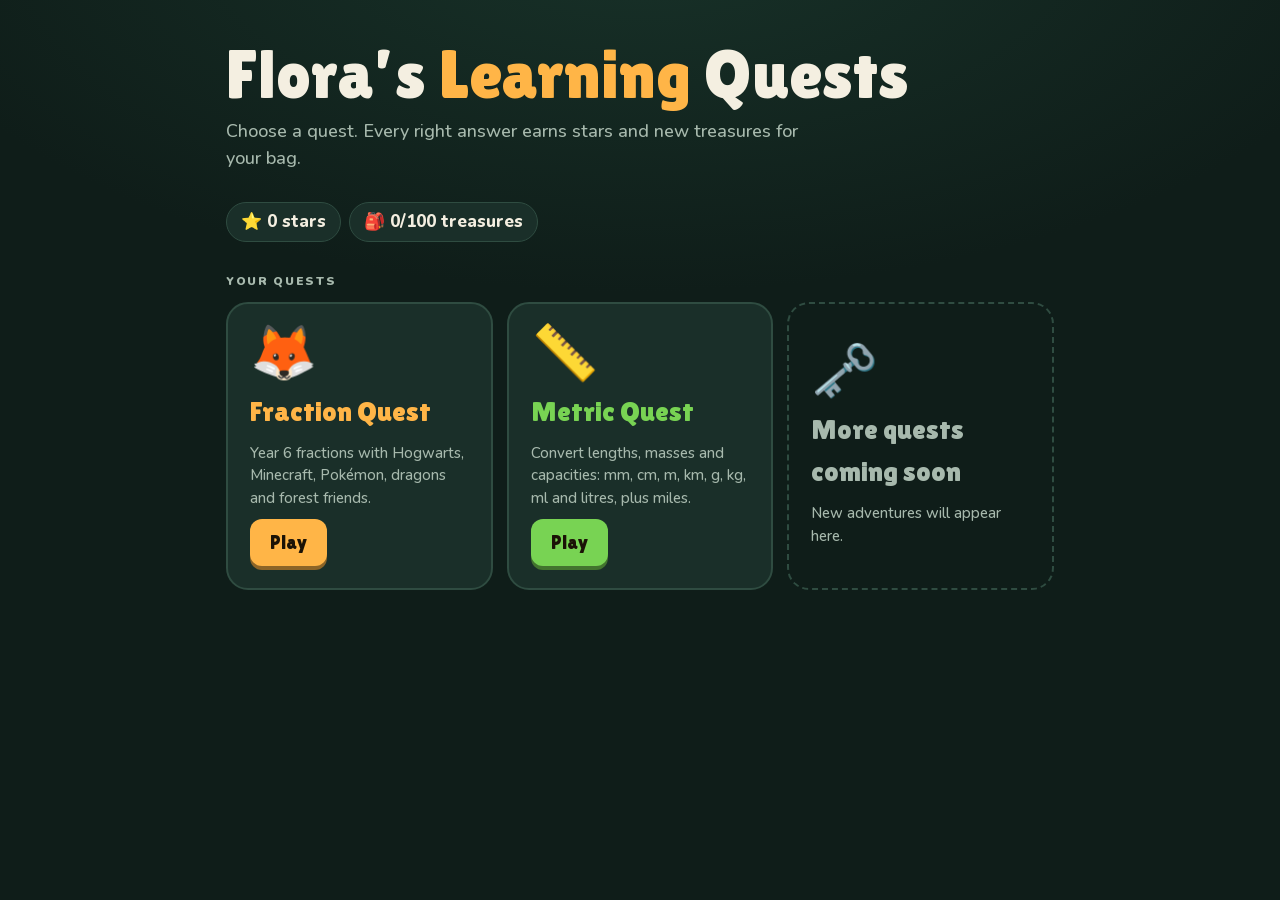
==== commit 9402124a: "Add Metric Quest; embed fonts so pages look right offline" ====
--- a/docs/index.html
+++ b/docs/index.html
@@ -5,9 +5,88 @@
 <meta name="viewport" content="width=device-width, initial-scale=1, viewport-fit=cover">
 <meta name="theme-color" content="#0f1d19">
 <title>Flora's Learning Quests</title>
-<link rel="preconnect" href="https://fonts.googleapis.com">
-<link rel="preconnect" href="https://fonts.gstatic.com" crossorigin>
-<link rel="stylesheet" href="https://fonts.googleapis.com/css2?family=Lilita+One&family=Nunito:wght@500;700;800;900&display=swap">
+<style>
+@font-face {
+  font-family: 'Lilita One';
+  font-style: normal;
+  font-weight: 400;
+  font-display: swap;
+  src: url([data-uri]) format('woff2');
+  unicode-range: U+0100-02BA, U+02BD-02C5, U+02C7-02CC, U+02CE-02D7, U+02DD-02FF, U+0304, U+0308, U+0329, U+1D00-1DBF, U+1E00-1E9F, U+1EF2-1EFF, U+2020, U+20A0-20AB, U+20AD-20C4, U+2113, U+2C60-2C7F, U+A720-A7FF;
+}
+@font-face {
+  font-family: 'Lilita One';
+  font-style: normal;
+  font-weight: 400;
+  font-display: swap;
+  src: url([data-uri]) format('woff2');
+  unicode-range: U+0000-00FF, U+0131, U+0152-0153, U+02BB-02BC, U+02C6, U+02DA, U+02DC, U+0304, U+0308, U+0329, U+2000-206F, U+20AC, U+2122, U+2191, U+2193, U+2212, U+2215, U+FEFF, U+FFFD;
+}
+@font-face {
+  font-family: 'Nunito';
+  font-style: normal;
+  font-weight: 500;
+  font-display: swap;
+  src: url([data-uri]) format('woff2');
+  unicode-range: U+0100-02BA, U+02BD-02C5, U+02C7-02CC, U+02CE-02D7, U+02DD-02FF, U+0304, U+0308, U+0329, U+1D00-1DBF, U+1E00-1E9F, U+1EF2-1EFF, U+2020, U+20A0-20AB, U+20AD-20C4, U+2113, U+2C60-2C7F, U+A720-A7FF;
+}
+@font-face {
+  font-family: 'Nunito';
+  font-style: normal;
+  font-weight: 500;
+  font-display: swap;
+  src: url([data-uri]) format('woff2');
+  unicode-range: U+0000-00FF, U+0131, U+0152-0153, U+02BB-02BC, U+02C6, U+02DA, U+02DC, U+0304, U+0308, U+0329, U+2000-206F, U+20AC, U+2122, U+2191, U+2193, U+2212, U+2215, U+FEFF, U+FFFD;
+}
+@font-face {
+  font-family: 'Nunito';
+  font-style: normal;
+  font-weight: 700;
+  font-display: swap;
+  src: url([data-uri]) format('woff2');
+  unicode-range: U+0100-02BA, U+02BD-02C5, U+02C7-02CC, U+02CE-02D7, U+02DD-02FF, U+0304, U+0308, U+0329, U+1D00-1DBF, U+1E00-1E9F, U+1EF2-1EFF, U+2020, U+20A0-20AB, U+20AD-20C4, U+2113, U+2C60-2C7F, U+A720-A7FF;
+}
+@font-face {
+  font-family: 'Nunito';
+  font-style: normal;
+  font-weight: 700;
+  font-display: swap;
+  src: url([data-uri]) format('woff2');
+  unicode-range: U+0000-00FF, U+0131, U+0152-0153, U+02BB-02BC, U+02C6, U+02DA, U+02DC, U+0304, U+0308, U+0329, U+2000-206F, U+20AC, U+2122, U+2191, U+2193, U+2212, U+2215, U+FEFF, U+FFFD;
+}
+@font-face {
+  font-family: 'Nunito';
+  font-style: normal;
+  font-weight: 800;
+  font-display: swap;
+  src: url([data-uri]) format('woff2');
+  unicode-range: U+0100-02BA, U+02BD-02C5, U+02C7-02CC, U+02CE-02D7, U+02DD-02FF, U+0304, U+0308, U+0329, U+1D00-1DBF, U+1E00-1E9F, U+1EF2-1EFF, U+2020, U+20A0-20AB, U+20AD-20C4, U+2113, U+2C60-2C7F, U+A720-A7FF;
+}
+@font-face {
+  font-family: 'Nunito';
+  font-style: normal;
+  font-weight: 800;
+  font-display: swap;
+  src: url([data-uri]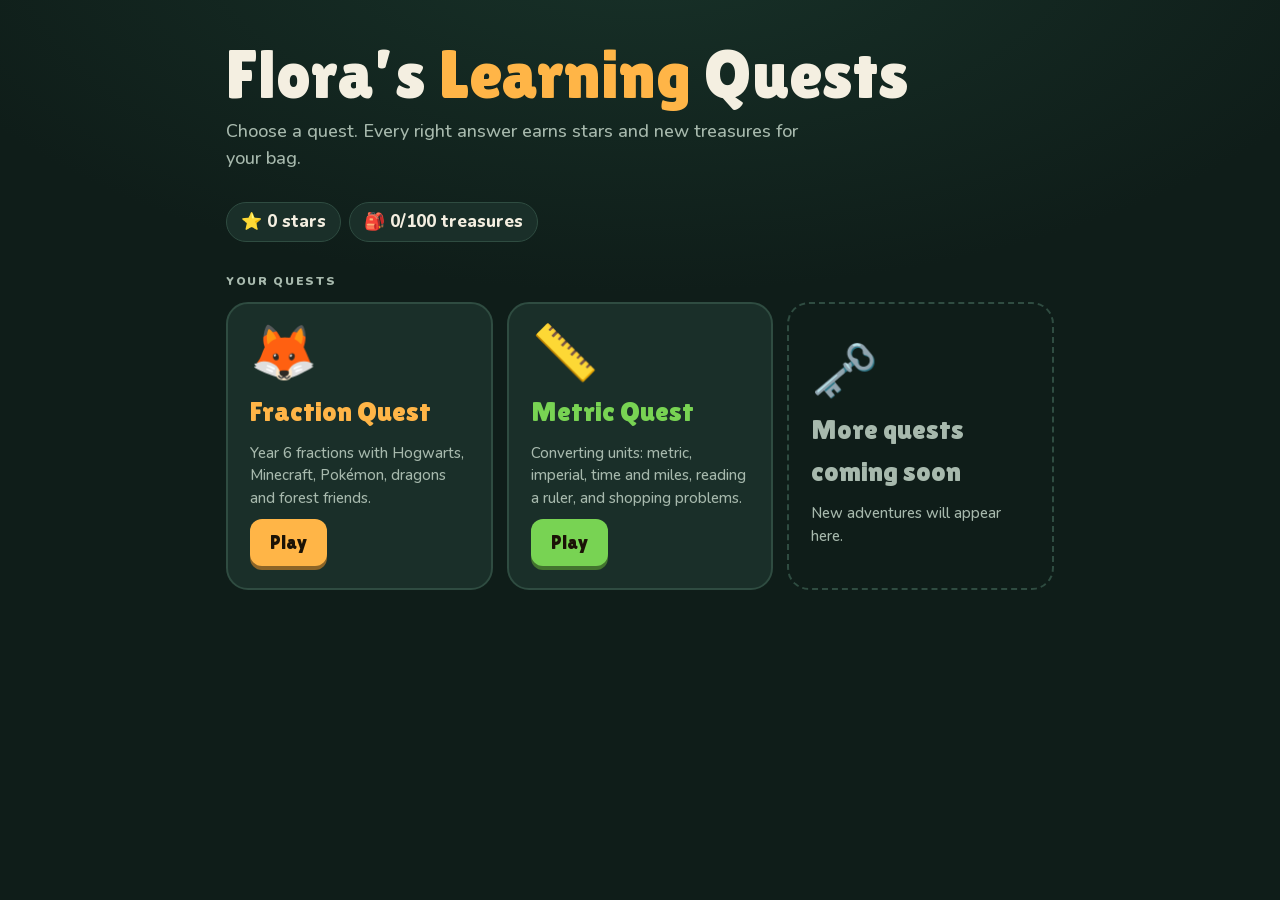
==== commit 0992159c: "Metric Quest: cover the school's Converting Units block (units & estimates, ruler, time, imperial, s" ====
--- a/docs/index.html
+++ b/docs/index.html
@@ -148,7 +148,7 @@
 const QUESTS=[
   {path:'fractions/',name:'Fraction Quest',art:'🦊',accent:'#ffb547',desc:'Year 6 fractions with Hogwarts, Minecraft, Pokémon, dragons and forest friends.',
    store:'flora-fraction-quest-v1',bagTotal:50},
-  {path:'metrics/',name:'Metric Quest',art:'📏',accent:'#78d353',desc:'Convert lengths, masses and capacities: mm, cm, m, km, g, kg, ml and litres, plus miles.',
+  {path:'metrics/',name:'Metric Quest',art:'📏',accent:'#78d353',desc:'Converting units: metric, imperial, time and miles, reading a ruler, and shopping problems.',
    store:'flora-metric-quest-v1',bagTotal:50}
 ];
 const read=k=>{try{return JSON.parse(localStorage.getItem(k))||null}catch(e){return null}};
